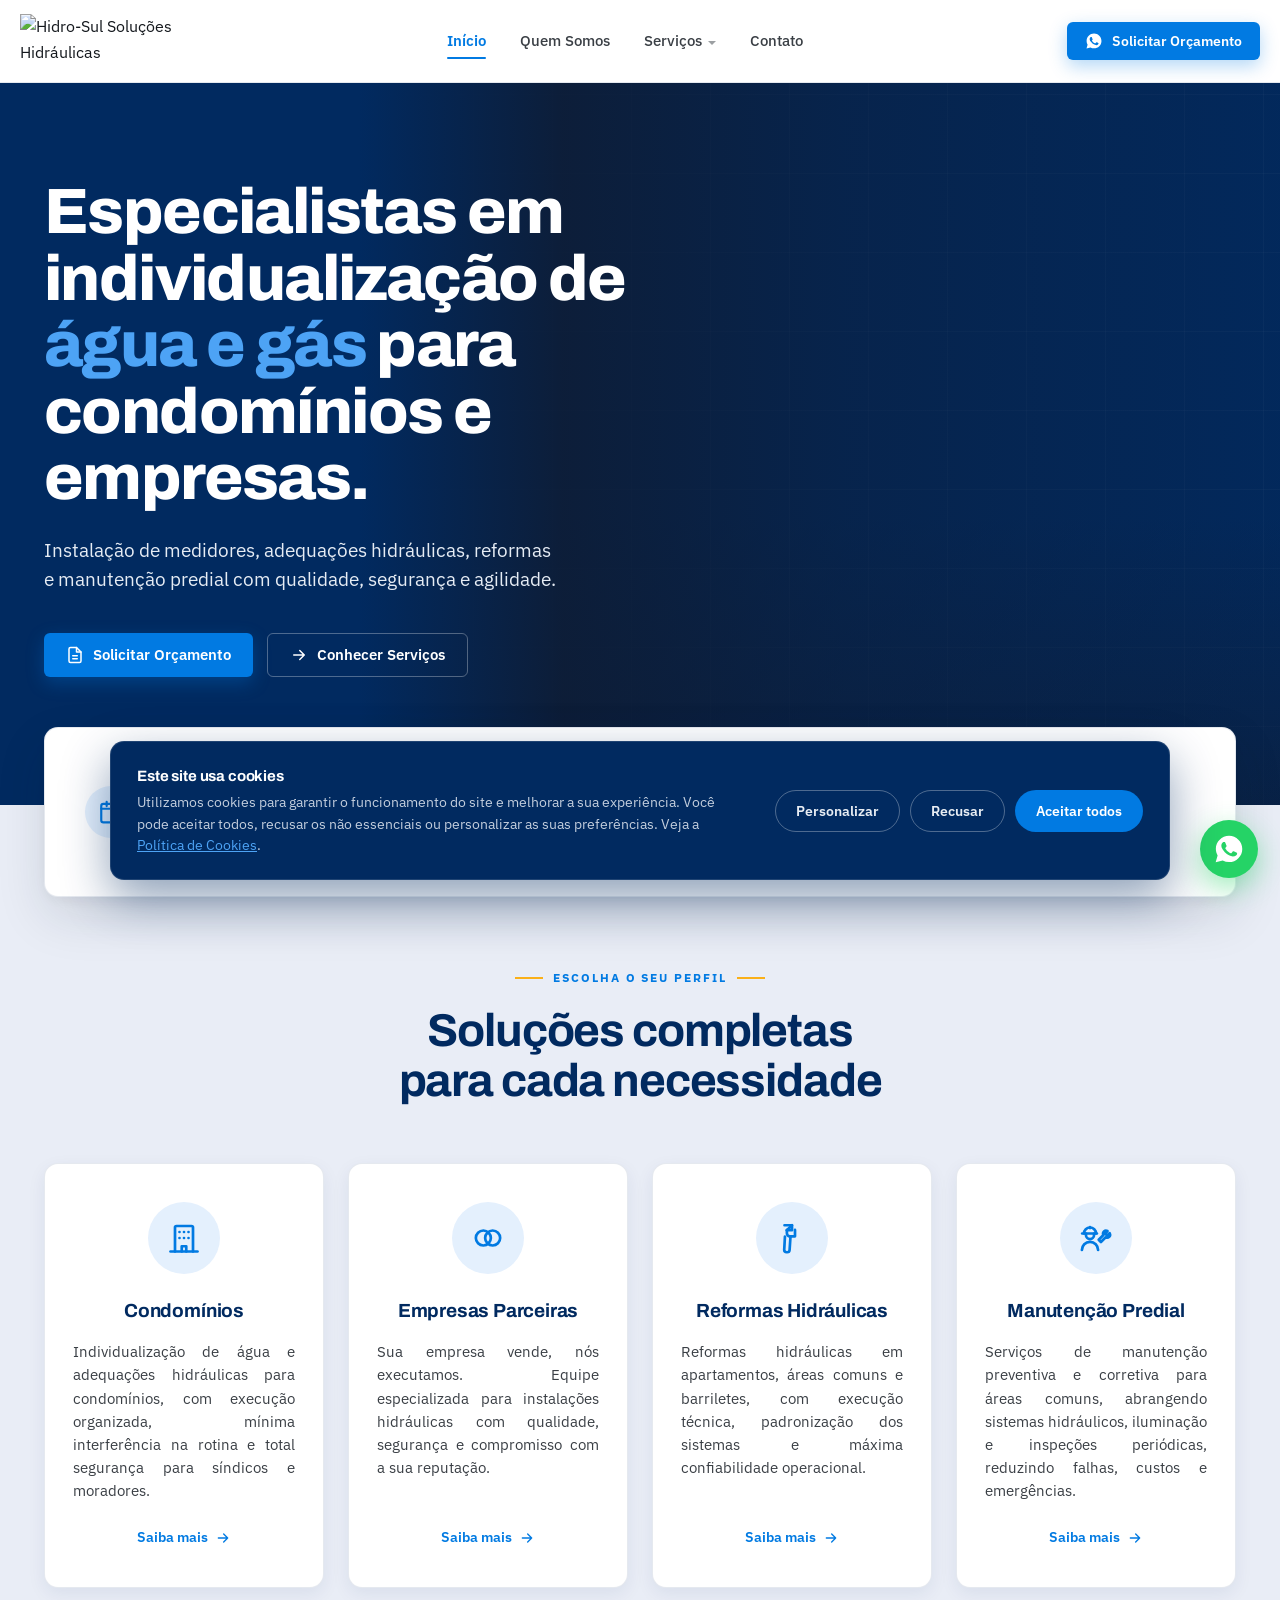
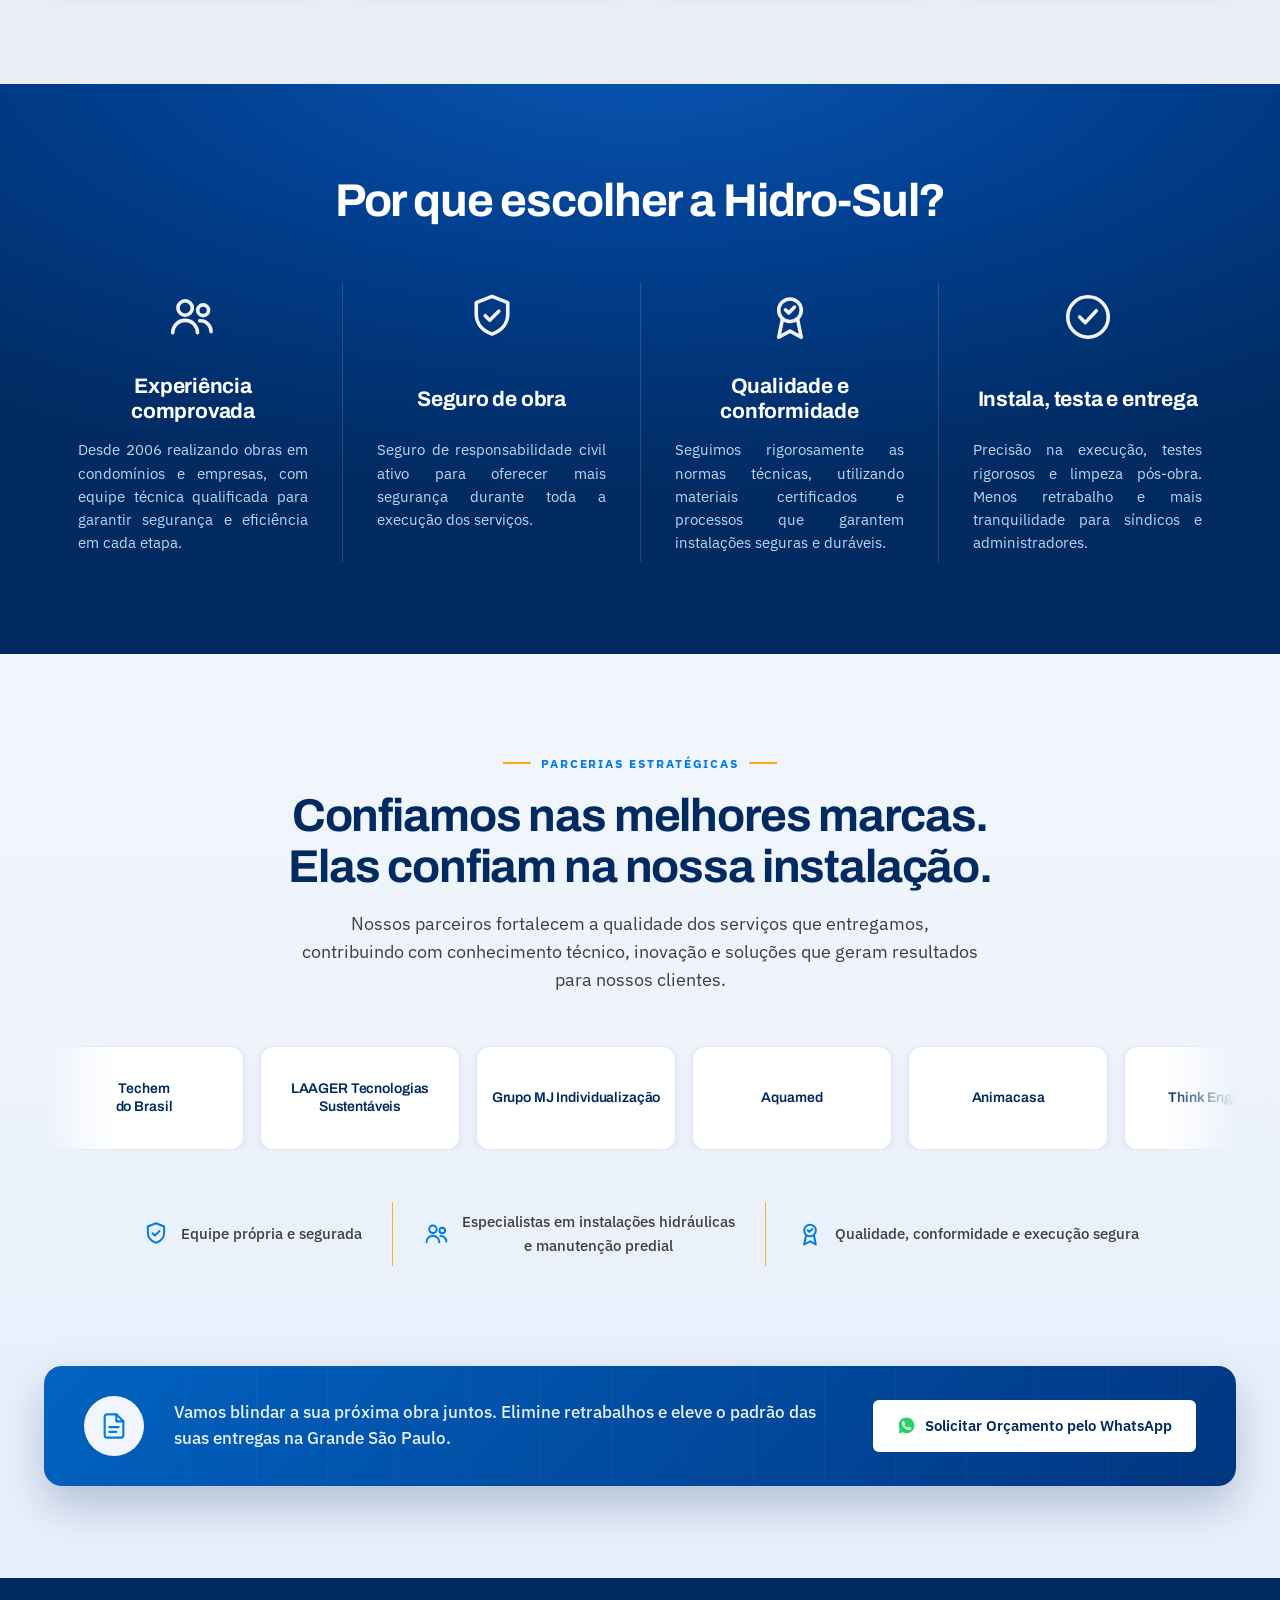
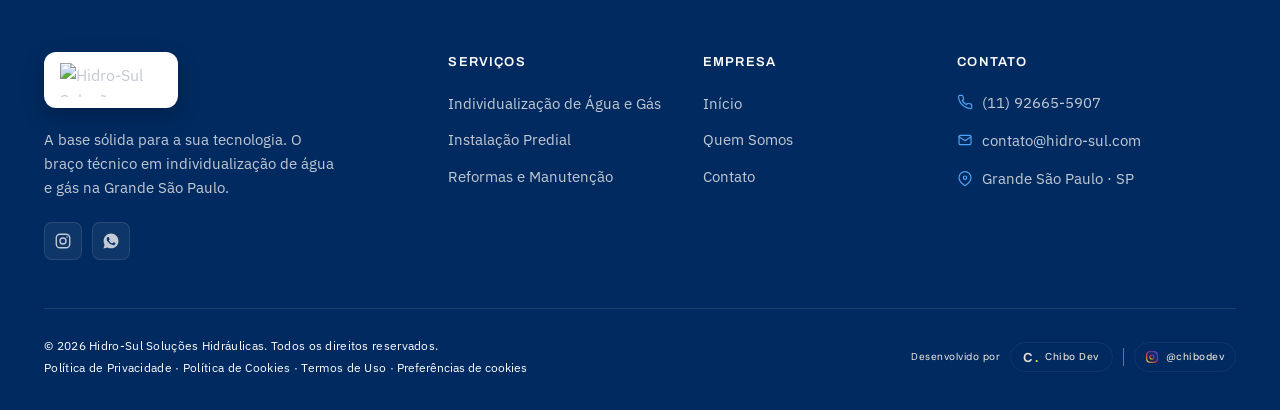
==== index.html @ 3a10ffa8 "Add files via upload" ====
<!DOCTYPE html>
<html lang="pt-BR">
<head>
<meta charset="UTF-8">
<meta name="viewport" content="width=device-width, initial-scale=1.0">
<script>document.documentElement.classList.add('js');</script>
<title>Hidro-Sul | O braço técnico em individualização de água e gás · Grande SP</title>
<meta name="description" content="O braço técnico que instala individualização de água e gás de ponta a ponta na Grande São Paulo: equipe própria CLT, seguro de obra e zero retrabalho, protegendo a reputação da sua marca. Solicite um orçamento.">
<meta name="keywords" content="individualização de água, individualização de gás, instalação de medidores, braço técnico, equipe própria, seguro de obra, Techem, Laager, hidráulica predial, construtora, condomínio, Grande São Paulo">
<meta name="theme-color" content="#012a60">
<link rel="canonical" href="https://hidro-sul.com/">
<link rel="icon" href="/favicon.ico" sizes="any">
<link rel="icon" type="image/png" sizes="32x32" href="/favicon-32x32.png">
<link rel="icon" type="image/png" sizes="16x16" href="/favicon-16x16.png">
<link rel="apple-touch-icon" href="/apple-touch-icon.png">

<meta property="og:title" content="Hidro-Sul | O braço técnico em individualização de água e gás">
<meta property="og:description" content="Equipe própria CLT, seguro de obra e zero retrabalho. 20+ anos e 300 mil+ medidores instalados na Grande São Paulo.">
<meta property="og:type" content="website">
<meta property="og:url" content="https://hidro-sul.com/">
<meta property="og:image" content="https://hidro-sul.com/assets/og-image.jpg">
<meta property="og:locale" content="pt_BR">
<meta name="twitter:card" content="summary_large_image">

<link rel="preload" href="fonts/archivo-var.woff2" as="font" type="font/woff2" crossorigin>
<link rel="preload" href="fonts/ibmplexsans-var.woff2" as="font" type="font/woff2" crossorigin>
<!-- Pré-carrega a imagem do hero (provável elemento LCP). Requer assets/hero-medidores.jpg -->
<link rel="preload" href="assets/hero-medidores.jpg" as="image" fetchpriority="high">
<link rel="preconnect" href="https://fonts.googleapis.com">
<link rel="preconnect" href="https://fonts.gstatic.com" crossorigin>
<link rel="stylesheet" href="https://fonts.googleapis.com/css2?family=DM+Sans:wght@400;500;700&display=swap">
<link rel="stylesheet" href="style.css">

<script type="application/ld+json">
{
  "@context": "https://schema.org",
  "@type": "LocalBusiness",
  "name": "Hidro-Sul Soluções Hidráulicas",
  "description": "Braço técnico em individualização de água e gás na Grande São Paulo. Equipe própria CLT, seguro de obra e zero retrabalho na instalação de medidores.",
  "url": "https://hidro-sul.com/",
  "telephone": "+55-11-92665-5907",
  "email": "contato@hidro-sul.com",
  "areaServed": "Grande São Paulo",
  "foundingDate": "2006",
  "knowsAbout": ["Individualização de água", "Individualização de gás", "Instalação de medidores", "Hidráulica predial"],
  "priceRange": "$$$"
}
</script>
</head>
<body>

<!-- ============================ HEADER ============================ -->
<header class="header">
  <div class="container header-inner">

    <!-- Logo -->
    <a href="index.html" class="logo" aria-label="Hidro-Sul — página inicial">
      <img class="logo-full" src="assets/hidro-sul-logo.png" alt="Hidro-Sul Soluções Hidráulicas" width="120" height="40" decoding="async">
    </a>

    <!-- Navegação desktop -->
    <nav class="nav" aria-label="Navegação principal">
      <a href="index.html" class="nav-link active">Início</a>
      <a href="quem-somos.html" class="nav-link">Quem Somos</a>

      <div class="nav-item">
        <a href="#servicos" class="nav-link has-dropdown" aria-haspopup="true">Serviços</a>
        <div class="nav-dropdown" role="menu">
          <a href="individualizacao-agua-gas.html" class="nav-dropdown-item" role="menuitem">
            <span class="nav-dropdown-icon">
              <svg viewBox="0 0 24 24" fill="none" stroke="currentColor" stroke-width="2" stroke-linecap="round" stroke-linejoin="round"><path d="M12 2.5S6 9 6 13.5a6 6 0 0 0 12 0C18 9 12 2.5 12 2.5Z"/></svg>
            </span>
            <span class="nav-dropdown-text">
              <span class="nav-dropdown-title">Individualização de Água e Gás</span>
              <span class="nav-dropdown-desc">Instalação de medidores e adequação hidráulica</span>
            </span>
          </a>
          <a href="instalacao-predial.html" class="nav-dropdown-item" role="menuitem">
            <span class="nav-dropdown-icon">
              <svg viewBox="0 0 24 24" fill="none" stroke="currentColor" stroke-width="2" stroke-linecap="round" stroke-linejoin="round"><rect x="4" y="3" width="16" height="18" rx="1"/><path d="M9 8h.01M15 8h.01M9 12h.01M15 12h.01M9 16h.01M15 16h.01"/></svg>
            </span>
            <span class="nav-dropdown-text">
              <span class="nav-dropdown-title">Instalação Predial</span>
              <span class="nav-dropdown-desc">Hidráulica completa para empreendimentos</span>
            </span>
          </a>
          <a href="reformas.html" class="nav-dropdown-item" role="menuitem">
            <span class="nav-dropdown-icon">
              <svg viewBox="0 0 24 24" fill="none" stroke="currentColor" stroke-width="2" stroke-linecap="round" stroke-linejoin="round"><path d="M14.5 5.5 18.5 9.5M3 21l4-1 11-11-3-3L4 17l-1 4Z"/></svg>
            </span>
            <span class="nav-dropdown-text">
              <span class="nav-dropdown-title">Reformas e Manutenção</span>
              <span class="nav-dropdown-desc">Reparos, modernização e manutenção predial</span>
            </span>
          </a>
        </div>
      </div>

      <a href="contato.html" class="nav-link">Contato</a>
    </nav>

    <!-- CTA + menu mobile -->
    <div class="header-cta">
      <!-- TODO: atualizar número/contato antes do go-live -->
      <a href="https://wa.me/5511926655907?text=Ol%C3%A1%21%20Vim%20pelo%20site%20da%20Hidro-Sul%20e%20gostaria%20de%20solicitar%20um%20or%C3%A7amento." class="btn btn-primary btn-sm" target="_blank" rel="noopener">
        <svg viewBox="0 0 24 24" fill="currentColor" aria-hidden="true"><path d="M12.04 2C6.58 2 2.13 6.45 2.13 11.9c0 1.76.46 3.45 1.32 4.95L2 22l5.3-1.38a9.9 9.9 0 0 0 4.74 1.2h.01c5.46 0 9.91-4.45 9.91-9.9C21.96 6.45 17.5 2 12.04 2Zm5.8 14.16c-.25.69-1.45 1.32-1.99 1.37-.53.05-1.03.24-3.47-.72-2.92-1.15-4.79-4.13-4.94-4.32-.14-.2-1.18-1.57-1.18-2.99 0-1.42.74-2.12 1.01-2.41.26-.29.57-.36.76-.36l.55.01c.18.01.42-.07.65.5.25.61.84 2.11.91 2.26.07.15.12.32.02.52-.1.2-.15.32-.29.49-.15.17-.31.39-.44.52-.15.15-.3.31-.13.6.17.29.76 1.25 1.63 2.02 1.12 1 2.06 1.31 2.35 1.46.29.15.46.12.63-.07.17-.2.73-.85.92-1.14.2-.29.39-.24.66-.15.27.1 1.71.81 2 .96.29.15.49.22.56.34.07.12.07.69-.18 1.38Z"/></svg>
        Solicitar Orçamento
      </a>
      <button class="menu-toggle" aria-label="Abrir menu" aria-expanded="false" id="menuToggle">
        <svg viewBox="0 0 24 24" fill="none" stroke="currentColor" stroke-width="2" stroke-linecap="round"><path d="M3 6h18M3 12h18M3 18h18"/></svg>
      </button>
    </div>
  </div>

  <!-- Navegação mobile -->
  <div class="mobile-nav" id="mobileNav">
    <a href="index.html">Início</a>
    <a href="quem-somos.html">Quem Somos</a>
    <a href="individualizacao-agua-gas.html">Individualização de Água e Gás</a>
    <a href="instalacao-predial.html">Instalação Predial</a>
    <a href="reformas.html">Reformas e Manutenção</a>
    <a href="contato.html">Contato</a>
    <a href="https://wa.me/5511926655907?text=Ol%C3%A1%21%20Vim%20pelo%20site%20da%20Hidro-Sul%20e%20gostaria%20de%20solicitar%20um%20or%C3%A7amento." class="cta" target="_blank" rel="noopener">Solicitar Orçamento</a>
  </div>
</header>

<!-- ============================ HERO ============================ -->
<section class="hero">
  <div class="hero-bg" role="img" aria-label="Bateria de medidores de água e gás instalados em prumada"></div>
  <div class="hero-overlay"></div>

  <div class="container">
    <div class="hero-inner">
      <h1 class="fade-up d2">
        Especialistas em individualização de <span class="accent">água e gás</span> para condomínios e empresas.
      </h1>

      <p class="hero-subtitle fade-up d3">
        Instalação de medidores, adequações hidráulicas, reformas e manutenção predial com qualidade, segurança e agilidade.
      </p>

      <div class="hero-ctas fade-up d4">
        <!-- TODO: atualizar número do WhatsApp antes do go-live -->
        <a href="https://wa.me/5511926655907?text=Ol%C3%A1%21%20Quero%20solicitar%20um%20or%C3%A7amento%20de%20individualiza%C3%A7%C3%A3o%20de%20%C3%A1gua%20e%20g%C3%A1s." class="btn btn-primary" target="_blank" rel="noopener">
          <svg viewBox="0 0 24 24" fill="none" stroke="currentColor" stroke-width="2" stroke-linecap="round" stroke-linejoin="round" aria-hidden="true"><path d="M14 2H6a2 2 0 0 0-2 2v16a2 2 0 0 0 2 2h12a2 2 0 0 0 2-2V8Z"/><path d="M14 2v6h6M9 13h6M9 17h6"/></svg>
          Solicitar Orçamento
        </a>
        <a href="#servicos" class="btn btn-outline">
          <svg viewBox="0 0 24 24" fill="none" stroke="currentColor" stroke-width="2" stroke-linecap="round" stroke-linejoin="round" aria-hidden="true"><path d="M5 12h14M13 6l6 6-6 6"/></svg>
          Conhecer Serviços
        </a>
      </div>
    </div>
  </div>
</section>

<!-- ===================== SOLUÇÕES / PERFIL (com faixa de stats sobreposta) ===================== -->
<section class="section section-gray solutions" id="servicos">
  <div class="container">

    <!-- Faixa de stats: sobreposta entre o hero e esta seção -->
    <div class="stats-card-wrap reveal">
    <div class="stats-card">
      <div class="stat">
        <span class="stat-icon">
          <svg viewBox="0 0 24 24" fill="none" stroke="currentColor" stroke-width="2" stroke-linecap="round" stroke-linejoin="round"><rect x="3" y="4.5" width="18" height="17" rx="2"/><path d="M3 9h18M8 2.5v4M16 2.5v4"/></svg>
        </span>
        <span class="stat-body">
          <span class="stat-top">Há mais de</span>
          <span class="stat-big">20 anos</span>
          <span class="stat-bottom">exclusivos no setor</span>
        </span>
      </div>

      <div class="stat">
        <span class="stat-icon">
          <svg viewBox="0 0 24 24" fill="none" stroke="currentColor" stroke-width="2" stroke-linecap="round" stroke-linejoin="round"><path d="M12 2.5S6 9 6 13.5a6 6 0 0 0 12 0C18 9 12 2.5 12 2.5Z"/></svg>
        </span>
        <span class="stat-body">
          <span class="stat-top">Mais de</span>
          <span class="stat-big">300 mil</span>
          <span class="stat-bottom">medidores instalados</span>
        </span>
      </div>

      <div class="stat">
        <span class="stat-icon">
          <svg viewBox="0 0 24 24" fill="none" stroke="currentColor" stroke-width="2" stroke-linecap="round" stroke-linejoin="round"><rect x="3" y="3" width="8" height="18" rx="1"/><rect x="13" y="8" width="8" height="13" rx="1"/><path d="M6 7h.01M6 11h.01M6 15h.01M16.5 12h.01M16.5 16h.01"/></svg>
        </span>
        <span class="stat-body">
          <span class="stat-top">Cobertura em</span>
          <span class="stat-big">São Paulo e adjacentes</span>
          <span class="stat-bottom">com escala e padrão</span>
        </span>
      </div>

      <div class="stat">
        <span class="stat-icon">
          <svg viewBox="0 0 24 24" fill="none" stroke="currentColor" stroke-width="2" stroke-linecap="round" stroke-linejoin="round"><path d="M3 19a5.5 5.5 0 0 1 11 0"/><circle cx="8.5" cy="8" r="3.2"/><path d="M15 13.7a4.7 4.7 0 0 1 5 4.8"/><circle cx="16.5" cy="9" r="2.4"/></svg>
        </span>
        <span class="stat-body">
          <span class="stat-top">100%</span>
          <span class="stat-big">Equipe própria</span>
          <span class="stat-bottom">treinada e segurada</span>
        </span>
      </div>
    </div>
    </div>

    <div class="section-head center reveal">
      <span class="section-eyebrow both">Escolha o seu perfil</span>
      <h2 class="section-title">Soluções completas<br>para cada necessidade</h2>
    </div>

    <div class="profiles-grid reveal-stagger">

      <!-- Condomínios -->
      <article class="profile-card">
        <span class="profile-icon">
          <svg viewBox="0 0 24 24" fill="none" stroke="currentColor" stroke-width="1.8" stroke-linecap="round" stroke-linejoin="round"><path d="M6 21V5a1 1 0 0 1 1-1h10a1 1 0 0 1 1 1v16"/><path d="M3 21h18"/><path d="M9 8h.01M12 8h.01M15 8h.01M9 12h.01M12 12h.01M15 12h.01M10.5 21v-3.5h3V21"/></svg>
        </span>
        <h3>Condomínios</h3>
        <p>Individualização de água e adequações hidráulicas para condomínios, com execução organizada, mínima interferência na rotina e total segurança para síndicos e moradores.</p>
        <a href="individualizacao-agua-gas.html" class="profile-link" aria-label="Saiba mais sobre soluções para condomínios">
          Saiba mais
          <svg viewBox="0 0 24 24" fill="none" stroke="currentColor" stroke-width="2" stroke-linecap="round" stroke-linejoin="round" aria-hidden="true"><path d="M5 12h14M13 6l6 6-6 6"/></svg>
        </a>
      </article>

      <!-- Empresas Parceiras -->
      <article class="profile-card">
        <span class="profile-icon">
          <svg viewBox="0 0 24 24" fill="none" stroke="currentColor" stroke-width="1.8" stroke-linecap="round" stroke-linejoin="round"><circle cx="8.9" cy="12" r="5"/><circle cx="15.1" cy="12" r="5"/></svg>
        </span>
        <h3>Empresas Parceiras</h3>
        <p>Sua empresa vende, nós executamos. Equipe especializada para instalações hidráulicas com qualidade, segurança e compromisso com a sua reputação.</p>
        <a href="parceiros.html" class="profile-link" aria-label="Saiba mais sobre parcerias com empresas">
          Saiba mais
          <svg viewBox="0 0 24 24" fill="none" stroke="currentColor" stroke-width="2" stroke-linecap="round" stroke-linejoin="round" aria-hidden="true"><path d="M5 12h14M13 6l6 6-6 6"/></svg>
        </a>
      </article>

      <!-- Reformas Hidráulicas -->
      <article class="profile-card">
        <span class="profile-icon">
          <svg viewBox="0 0 24 24" fill="none" stroke="currentColor" stroke-width="1.8" stroke-linecap="round" stroke-linejoin="round"><path d="M7 3.5h5v3.3H8.6"/><path d="M8.6 6.8 12 3.5"/><path d="M8.6 6.8v2.1a2 2 0 0 0 2 2H14V6.6"/><path d="M11 11 10.4 20a1.6 1.6 0 0 1-1.6 1.5H8.4A1.6 1.6 0 0 1 6.8 19.9L7.3 11"/></svg>
        </span>
        <h3>Reformas Hidráulicas</h3>
        <p>Reformas hidráulicas em apartamentos, áreas comuns e barriletes, com execução técnica, padronização dos sistemas e máxima confiabilidade operacional.</p>
        <a href="reformas.html" class="profile-link" aria-label="Saiba mais sobre reformas hidráulicas">
          Saiba mais
          <svg viewBox="0 0 24 24" fill="none" stroke="currentColor" stroke-width="2" stroke-linecap="round" stroke-linejoin="round" aria-hidden="true"><path d="M5 12h14M13 6l6 6-6 6"/></svg>
        </a>
      </article>

      <!-- Manutenção Predial -->
      <article class="profile-card">
        <span class="profile-icon">
          <svg viewBox="0 0 24 24" fill="none" stroke="currentColor" stroke-width="1.8" stroke-linecap="round" stroke-linejoin="round"><path d="M4 9a4 4 0 0 1 8 0"/><path d="M2.8 9H12.6"/><path d="M8 4.7v.7"/><path d="M5.3 9v1a2.7 2.7 0 0 0 5.4 0V9"/><path d="M2.6 20a5.4 5.4 0 0 1 10.8 0"/><path d="M19.65 7.35a2 2 0 0 0-2.7 2.7L13.8 13.2l1.5 1.5 3.15-3.15a2 2 0 0 0 2.7-2.7l-1.3 1.3-1.15-.3-.3-1.15 1.25-1.2Z"/></svg>
        </span>
        <h3>Manutenção Predial</h3>
        <p>Serviços de manutenção preventiva e corretiva para áreas comuns, abrangendo sistemas hidráulicos, iluminação e inspeções periódicas, reduzindo falhas, custos e emergências.</p>
        <a href="instalacao-predial.html" class="profile-link" aria-label="Saiba mais sobre manutenção predial">
          Saiba mais
          <svg viewBox="0 0 24 24" fill="none" stroke="currentColor" stroke-width="2" stroke-linecap="round" stroke-linejoin="round" aria-hidden="true"><path d="M5 12h14M13 6l6 6-6 6"/></svg>
        </a>
      </article>

    </div>
  </div>
</section>

<!-- ============================ POR QUE ESCOLHER ============================ -->
<section class="why-section">
  <div class="container">
    <div class="section-head center reveal">
      <h2 class="section-title">Por que escolher a Hidro-Sul?</h2>
    </div>

    <div class="why-grid reveal-stagger">

      <div class="why-item">
        <span class="why-icon">
          <svg viewBox="0 0 24 24" fill="none" stroke="currentColor" stroke-width="1.6" stroke-linecap="round" stroke-linejoin="round"><path d="M3 19a5.5 5.5 0 0 1 11 0"/><circle cx="8.5" cy="8" r="3.2"/><path d="M15 13.7a4.7 4.7 0 0 1 5 4.8"/><circle cx="16.5" cy="9" r="2.4"/></svg>
        </span>
        <h3>Experiência comprovada</h3>
        <p>Desde 2006 realizando obras em condomínios e empresas, com equipe técnica qualificada para garantir segurança e eficiência em cada etapa.</p>
      </div>

      <div class="why-item">
        <span class="why-icon">
          <svg viewBox="0 0 24 24" fill="none" stroke="currentColor" stroke-width="1.6" stroke-linecap="round" stroke-linejoin="round"><path d="M12 2.8 5 5.6v5.1c0 4.4 2.9 7.5 7 8.9 4.1-1.4 7-4.5 7-8.9V5.6L12 2.8Z"/><path d="M9 11.4l2 2 4-4"/></svg>
        </span>
        <h3>Seguro de obra</h3>
        <p>Seguro de responsabilidade civil ativo para oferecer mais segurança durante toda a execução dos serviços.</p>
      </div>

      <div class="why-item">
        <span class="why-icon">
          <svg viewBox="0 0 24 24" fill="none" stroke="currentColor" stroke-width="1.6" stroke-linecap="round" stroke-linejoin="round"><circle cx="12" cy="9" r="5"/><path d="M10 8.8l1.4 1.4 2.6-2.6"/><path d="M8.6 13.2 7 21l5-2.7L17 21l-1.6-7.8"/></svg>
        </span>
        <h3>Qualidade e conformidade</h3>
        <p>Seguimos rigorosamente as normas técnicas, utilizando materiais certificados e processos que garantem instalações seguras e duráveis.</p>
      </div>

      <div class="why-item">
        <span class="why-icon">
          <svg viewBox="0 0 24 24" fill="none" stroke="currentColor" stroke-width="1.6" stroke-linecap="round" stroke-linejoin="round"><circle cx="12" cy="12" r="9"/><path d="m8.3 12 2.5 2.5 4.9-5.3"/></svg>
        </span>
        <h3>Instala, testa e entrega</h3>
        <p>Precisão na execução, testes rigorosos e limpeza pós-obra. Menos retrabalho e mais tranquilidade para síndicos e administradores.</p>
      </div>

    </div>
  </div>
</section>

<!-- ============================ PARCEIROS / PROVA SOCIAL ============================ -->
<section class="partners-section">
  <div class="container">
    <div class="section-head center reveal">
      <span class="section-eyebrow both">Parcerias estratégicas</span>
      <h2 class="section-title">Confiamos nas melhores marcas. Elas confiam na nossa instalação.</h2>
      <p class="section-subtitle">Nossos parceiros fortalecem a qualidade dos serviços que entregamos, contribuindo com conhecimento técnico, inovação e soluções que geram resultados para nossos clientes.</p>
    </div>

    <div class="partners-marquee reveal">
      <div class="partners-track">
        <!-- conjunto 1 -->
        <div class="partner-card">Techem<br>do Brasil</div>
        <div class="partner-card">LAAGER Tecnologias Sustentáveis</div>
        <div class="partner-card">Grupo MJ Individualização</div>
        <div class="partner-card">Aquamed</div>
        <div class="partner-card">Animacasa</div>
        <div class="partner-card">Think Engenharia</div>
        <div class="partner-card">Tallento Engenharia</div>
        <div class="partner-card">Balm Engenharia</div>
        <!-- conjunto 2 (cópia para o loop contínuo) -->
        <div class="partner-card" aria-hidden="true">Techem<br>do Brasil</div>
        <div class="partner-card" aria-hidden="true">LAAGER Tecnologias Sustentáveis</div>
        <div class="partner-card" aria-hidden="true">Grupo MJ Individualização</div>
        <div class="partner-card" aria-hidden="true">Aquamed</div>
        <div class="partner-card" aria-hidden="true">Animacasa</div>
        <div class="partner-card" aria-hidden="true">Think Engenharia</div>
        <div class="partner-card" aria-hidden="true">Tallento Engenharia</div>
        <div class="partner-card" aria-hidden="true">Balm Engenharia</div>
      </div>
    </div>

    <div class="trust-row reveal">
      <span class="trust-item">
        <span class="trust-icon">
          <svg viewBox="0 0 24 24" fill="none" stroke="currentColor" stroke-width="1.7" stroke-linecap="round" stroke-linejoin="round"><path d="M12 2.8 5 5.6v5.1c0 4.4 2.9 7.5 7 8.9 4.1-1.4 7-4.5 7-8.9V5.6L12 2.8Z"/><path d="M9 11.4l2 2 4-4"/></svg>
        </span>
        Equipe própria e segurada
      </span>

      <span class="trust-item">
        <span class="trust-icon">
          <svg viewBox="0 0 24 24" fill="none" stroke="currentColor" stroke-width="1.7" stroke-linecap="round" stroke-linejoin="round"><path d="M3 19a5.5 5.5 0 0 1 11 0"/><circle cx="8.5" cy="8" r="3.2"/><path d="M15 13.7a4.7 4.7 0 0 1 5 4.8"/><circle cx="16.5" cy="9" r="2.4"/></svg>
        </span>
        Especialistas em instalações hidráulicas<br>e manutenção predial
      </span>

      <span class="trust-item">
        <span class="trust-icon">
          <svg viewBox="0 0 24 24" fill="none" stroke="currentColor" stroke-width="1.7" stroke-linecap="round" stroke-linejoin="round"><circle cx="12" cy="9" r="5"/><path d="M10 8.8l1.4 1.4 2.6-2.6"/><path d="M8.6 13.2 7 21l5-2.7L17 21l-1.6-7.8"/></svg>
        </span>
        Qualidade, conformidade e execução segura
      </span>
    </div>
  </div>
</section>

<!-- ============================ CTA ORÇAMENTO ============================ -->
<section class="cta-section">
  <div class="container">
    <div class="cta-banner reveal">
      <span class="cta-banner-icon">
        <svg viewBox="0 0 24 24" fill="none" stroke="currentColor" stroke-width="1.8" stroke-linecap="round" stroke-linejoin="round"><path d="M14 2H6a2 2 0 0 0-2 2v16a2 2 0 0 0 2 2h12a2 2 0 0 0 2-2V8Z"/><path d="M14 2v6h6M8 13h8M8 17h6"/></svg>
      </span>
      <p class="cta-banner-text">Vamos blindar a sua próxima obra juntos. Elimine retrabalhos e eleve o padrão das suas entregas na Grande São Paulo.</p>
      <!-- TODO: atualizar número do WhatsApp antes do go-live -->
      <a href="https://wa.me/5511926655907?text=Ol%C3%A1%21%20Quero%20blindar%20a%20minha%20pr%C3%B3xima%20obra%20com%20a%20Hidro-Sul.%20Podem%20me%20enviar%20um%20or%C3%A7amento%3F" class="btn-white" target="_blank" rel="noopener">
        <svg viewBox="0 0 24 24" fill="currentColor" aria-hidden="true"><path d="M12.04 2C6.58 2 2.13 6.45 2.13 11.9c0 1.76.46 3.45 1.32 4.95L2 22l5.3-1.38a9.9 9.9 0 0 0 4.74 1.2h.01c5.46 0 9.91-4.45 9.91-9.9C21.96 6.45 17.5 2 12.04 2Zm5.8 14.16c-.25.69-1.45 1.32-1.99 1.37-.53.05-1.03.24-3.47-.72-2.92-1.15-4.79-4.13-4.94-4.32-.14-.2-1.18-1.57-1.18-2.99 0-1.42.74-2.12 1.01-2.41.26-.29.57-.36.76-.36l.55.01c.18.01.42-.07.65.5.25.61.84 2.11.91 2.26.07.15.12.32.02.52-.1.2-.15.32-.29.49-.15.17-.31.39-.44.52-.15.15-.3.31-.13.6.17.29.76 1.25 1.63 2.02 1.12 1 2.06 1.31 2.35 1.46.29.15.46.12.63-.07.17-.2.73-.85.92-1.14.2-.29.39-.24.66-.15.27.1 1.71.81 2 .96.29.15.49.22.56.34.07.12.07.69-.18 1.38Z"/></svg>
        Solicitar Orçamento pelo WhatsApp
      </a>
    </div>
  </div>
</section>

<!-- ============================ FOOTER ============================ -->
<footer class="footer">
  <div class="container">
    <div class="footer-grid reveal-stagger">

      <!-- Marca -->
      <div class="footer-brand">
        <a href="index.html" class="logo" aria-label="Hidro-Sul">
          <img class="logo-full" src="assets/hidro-sul-logo.png" alt="Hidro-Sul Soluções Hidráulicas" width="120" height="40" loading="lazy" decoding="async">
        </a>
        <p class="footer-tagline">A base sólida para a sua tecnologia. O braço técnico em individualização de água e gás na Grande São Paulo.</p>
        <div class="footer-social">
          <a href="https://instagram.com/" target="_blank" rel="noopener" aria-label="Instagram">
            <svg viewBox="0 0 24 24" fill="none" stroke="currentColor" stroke-width="1.8"><rect x="3" y="3" width="18" height="18" rx="5"/><circle cx="12" cy="12" r="4"/><circle cx="17.3" cy="6.7" r="1" fill="currentColor" stroke="none"/></svg>
          </a>
          <!-- TODO: atualizar número do WhatsApp -->
          <a href="https://wa.me/5511926655907?text=Ol%C3%A1%21%20Encontrei%20o%20contato%20de%20voc%C3%AAs%20no%20site%20e%20gostaria%20de%20mais%20informa%C3%A7%C3%B5es." target="_blank" rel="noopener" aria-label="WhatsApp">
            <svg viewBox="0 0 24 24" fill="currentColor"><path d="M12.04 2C6.58 2 2.13 6.45 2.13 11.9c0 1.76.46 3.45 1.32 4.95L2 22l5.3-1.38a9.9 9.9 0 0 0 4.74 1.2h.01c5.46 0 9.91-4.45 9.91-9.9C21.96 6.45 17.5 2 12.04 2Zm5.8 14.16c-.25.69-1.45 1.32-1.99 1.37-.53.05-1.03.24-3.47-.72-2.92-1.15-4.79-4.13-4.94-4.32-.14-.2-1.18-1.57-1.18-2.99 0-1.42.74-2.12 1.01-2.41.26-.29.57-.36.76-.36l.55.01c.18.01.42-.07.65.5.25.61.84 2.11.91 2.26.07.15.12.32.02.52-.1.2-.15.32-.29.49-.15.17-.31.39-.44.52-.15.15-.3.31-.13.6.17.29.76 1.25 1.63 2.02 1.12 1 2.06 1.31 2.35 1.46.29.15.46.12.63-.07.17-.2.73-.85.92-1.14.2-.29.39-.24.66-.15.27.1 1.71.81 2 .96.29.15.49.22.56.34.07.12.07.69-.18 1.38Z"/></svg>
          </a>
        </div>
      </div>

      <!-- Serviços -->
      <div>
        <h3 class="footer-title">Serviços</h3>
        <ul class="footer-list">
          <li><a href="individualizacao-agua-gas.html">Individualização de Água e Gás</a></li>
          <li><a href="instalacao-predial.html">Instalação Predial</a></li>
          <li><a href="reformas.html">Reformas e Manutenção</a></li>
        </ul>
      </div>

      <!-- Empresa -->
      <div>
        <h3 class="footer-title">Empresa</h3>
        <ul class="footer-list">
          <li><a href="index.html">Início</a></li>
          <li><a href="quem-somos.html">Quem Somos</a></li>
          <li><a href="contato.html">Contato</a></li>
        </ul>
      </div>

      <!-- Contato -->
      <div>
        <h3 class="footer-title">Contato</h3>
        <ul class="footer-list">
          <!-- TODO: atualizar telefone/e-mail/WhatsApp -->
          <li><a href="tel:+5511926655907"><svg viewBox="0 0 24 24" fill="none" stroke="currentColor" stroke-width="1.8" stroke-linecap="round" stroke-linejoin="round"><path d="M22 16.9v3a2 2 0 0 1-2.2 2 19.8 19.8 0 0 1-8.6-3 19.5 19.5 0 0 1-6-6 19.8 19.8 0 0 1-3-8.7A2 2 0 0 1 4.1 2h3a2 2 0 0 1 2 1.7c.1 1 .4 1.9.7 2.8a2 2 0 0 1-.5 2.1L8.1 9.9a16 16 0 0 0 6 6l1.3-1.3a2 2 0 0 1 2.1-.4c.9.3 1.8.6 2.8.7a2 2 0 0 1 1.7 2Z"/></svg>(11) 92665-5907</a></li>
          <li><a href="mailto:contato@hidro-sul.com"><svg viewBox="0 0 24 24" fill="none" stroke="currentColor" stroke-width="1.8" stroke-linecap="round" stroke-linejoin="round"><rect x="3" y="5" width="18" height="14" rx="2"/><path d="m3 7 9 6 9-6"/></svg>contato@hidro-sul.com</a></li>
          <li><a href="contato.html"><svg viewBox="0 0 24 24" fill="none" stroke="currentColor" stroke-width="1.8" stroke-linecap="round" stroke-linejoin="round"><path d="M21 10c0 6-9 12-9 12s-9-6-9-12a9 9 0 0 1 18 0Z"/><circle cx="12" cy="10" r="2.5"/></svg>Grande São Paulo · SP</a></li>
        </ul>
      </div>

    </div>

    <div class="footer-bottom">
      <div class="footer-copyright">
        © 2026 Hidro-Sul Soluções Hidráulicas. Todos os direitos reservados.<br>
        <span class="footer-legal"><a href="politica-de-privacidade.html">Política de Privacidade</a> · <a href="politica-de-cookies.html">Política de Cookies</a> · <a href="termos-de-uso.html">Termos de Uso</a></span>
      </div>
      <div class="footer-signature">
        <span class="footer-signature-label">Desenvolvido por</span>
        <div class="footer-signature-pills">
          <a href="https://chibodev.com" target="_blank" rel="noopener noreferrer" aria-label="Chibo Dev — site oficial">
            <span class="chibo-mark" aria-hidden="true">C<span>.</span></span>
            <span class="chibo-name">Chibo Dev</span>
          </a>
          <span class="footer-signature-divider" aria-hidden="true"></span>
          <a href="https://instagram.com/chibodev" target="_blank" rel="noopener noreferrer" class="is-ig is-ig-color" aria-label="Instagram @chibodev">
            <svg class="ig-icon" viewBox="0 0 24 24" fill="none" stroke-width="1.8" stroke-linecap="round" stroke-linejoin="round" aria-hidden="true">
              <defs>
                <linearGradient id="ig-grad" x1="0%" y1="100%" x2="100%" y2="0%">
                  <stop offset="0%" stop-color="#FEDA75"/>
                  <stop offset="25%" stop-color="#FA7E1E"/>
                  <stop offset="50%" stop-color="#D62976"/>
                  <stop offset="75%" stop-color="#962FBF"/>
                  <stop offset="100%" stop-color="#4F5BD5"/>
                </linearGradient>
              </defs>
              <rect x="3" y="3" width="18" height="18" rx="5" stroke="url(#ig-grad)"/>
              <circle cx="12" cy="12" r="3.5" stroke="url(#ig-grad)"/>
              <circle cx="17.5" cy="6.5" r="0.8" fill="url(#ig-grad)" stroke="none"/>
            </svg>
            @chibodev
          </a>
        </div>
      </div>
    </div>
  </div>
</footer>

<!-- ============================ WHATSAPP FLUTUANTE ============================ -->
<!-- TODO: atualizar número antes do go-live -->
<a href="https://wa.me/5511926655907?text=Ol%C3%A1%21%20Estou%20no%20site%20da%20Hidro-Sul%20e%20gostaria%20de%20falar%20com%20a%20equipe." class="wa-float" id="waFloat" target="_blank" rel="noopener" aria-label="Fale conosco pelo WhatsApp">
  <svg viewBox="0 0 24 24" fill="currentColor" aria-hidden="true"><path d="M12.04 2C6.58 2 2.13 6.45 2.13 11.9c0 1.76.46 3.45 1.32 4.95L2 22l5.3-1.38a9.9 9.9 0 0 0 4.74 1.2h.01c5.46 0 9.91-4.45 9.91-9.9C21.96 6.45 17.5 2 12.04 2Zm5.8 14.16c-.25.69-1.45 1.32-1.99 1.37-.53.05-1.03.24-3.47-.72-2.92-1.15-4.79-4.13-4.94-4.32-.14-.2-1.18-1.57-1.18-2.99 0-1.42.74-2.12 1.01-2.41.26-.29.57-.36.76-.36l.55.01c.18.01.42-.07.65.5.25.61.84 2.11.91 2.26.07.15.12.32.02.52-.1.2-.15.32-.29.49-.15.17-.31.39-.44.52-.15.15-.3.31-.13.6.17.29.76 1.25 1.63 2.02 1.12 1 2.06 1.31 2.35 1.46.29.15.46.12.63-.07.17-.2.73-.85.92-1.14.2-.29.39-.24.66-.15.27.1 1.71.81 2 .96.29.15.49.22.56.34.07.12.07.69-.18 1.38Z"/></svg>
</a>

<!-- ============================ SCRIPTS ============================ -->
<script>
  // Menu mobile
  (function(){
    var t = document.getElementById('menuToggle');
    var m = document.getElementById('mobileNav');
    if(t && m){
      t.addEventListener('click', function(){
        var open = m.classList.toggle('open');
        t.setAttribute('aria-expanded', open ? 'true' : 'false');
      });
    }
    // Dropdown por toque (mobile/tablet): abre no clique
    document.querySelectorAll('.nav-item').forEach(function(item){
      var link = item.querySelector('.has-dropdown');
      if(!link) return;
      link.addEventListener('click', function(e){
        if(window.matchMedia('(hover: none)').matches){
          e.preventDefault();
          var isOpen = item.getAttribute('data-open') === 'true';
          item.setAttribute('data-open', isOpen ? 'false' : 'true');
        }
      });
    });
    // Esconde o WhatsApp flutuante ao chegar no footer (não passa por cima dele)
    var wa = document.getElementById('waFloat');
    var footer = document.querySelector('.footer');
    if(wa && footer && 'IntersectionObserver' in window){
      var obs = new IntersectionObserver(function(entries){
        entries.forEach(function(e){ wa.classList.toggle('is-hidden', e.isIntersecting); });
      }, {rootMargin:'0px 0px -8% 0px'});
      obs.observe(footer);
    }

    // Animações de entrada no scroll
    var revealEls = document.querySelectorAll('.reveal, .reveal-stagger');
    if('IntersectionObserver' in window){
      var ro = new IntersectionObserver(function(entries){
        entries.forEach(function(e){
          if(e.isIntersecting){ e.target.classList.add('in'); ro.unobserve(e.target); }
        });
      }, {threshold:0.12, rootMargin:'0px 0px -8% 0px'});
      revealEls.forEach(function(el){ ro.observe(el); });
    } else {
      revealEls.forEach(function(el){ el.classList.add('in'); });
    }
  })();
</script>

<!-- Banner de cookies (LGPD) — injeta o próprio CSS e markup -->
<script src="cookie-consent.js" defer></script>

</body>
</html>
---- style.css ----
/* =====================================================================
   HIDRO-SUL — Folha de estilo compartilhada
   Sistema de design: tokens, base, botões, header, hero, stats, WhatsApp
   Tipografia: Archivo (display) + IBM Plex Sans (corpo), variáveis self-hosted
   ===================================================================== */

/* ============================ FONTES ============================ */
@font-face{
  font-family:'Archivo';
  font-style:normal;
  font-weight:100 900;
  font-display:swap;
  src:url('fonts/archivo-var.woff2') format('woff2');
  unicode-range:U+0000-00FF,U+0131,U+0152-0153,U+02BB-02BC,U+02C6,U+02DA,U+02DC,U+0304,U+0308,U+0329,U+2000-206F,U+20AC,U+2122,U+2191,U+2193,U+2212,U+2215,U+FEFF,U+FFFD;
}
@font-face{
  font-family:'IBM Plex Sans';
  font-style:normal;
  font-weight:100 700;
  font-display:swap;
  src:url('fonts/ibmplexsans-var.woff2') format('woff2');
  unicode-range:U+0000-00FF,U+0131,U+0152-0153,U+02BB-02BC,U+02C6,U+02DA,U+02DC,U+0304,U+0308,U+0329,U+2000-206F,U+20AC,U+2122,U+2191,U+2193,U+2212,U+2215,U+FEFF,U+FFFD;
}

/* ============================ TOKENS ============================ */
:root{
  /* === Paleta da logo Hidro-Sul (cores exatas extraídas do arquivo) === */
  --navy-deep:#012a60;   /* azul-marinho profundo (sombra da marca) */
  --navy:#013580;        /* azul-marinho da logo (onda/prédios escuros) */
  --navy-light:#0a57b4;  /* azul-marinho mais claro */

  --primary:#017ae2;     /* azul vivo da logo (ação/destaque) */
  --primary-dark:#0162bc;/* hover */
  --primary-soft:#e4f0fd;/* fundo suave dos ícones */
  --sky:#4da3f5;         /* azul claro p/ acento sobre fundo escuro */

  --orange:#fab019;      /* âmbar da logo (acento secundário) */
  --orange-dark:#e09a06;

  --whatsapp:#25d366;    /* verde oficial do WhatsApp — exceção, só nos botões de WhatsApp */
  --whatsapp-dark:#1aa84d;

  /* Marca Chibo Dev (uso restrito: assinatura no footer) */
  --chibo-green:#c0ff3e;
  --chibo-green-glow:rgba(192,255,62,.40);
  --ig-pink:#d62976;
  --ig-pink-glow:rgba(214,41,118,.40);
  --sig-sans:'DM Sans','IBM Plex Sans',system-ui,sans-serif;
  --ease-sig:cubic-bezier(0.22,1,0.36,1);

  /* Neutros (cinza #666 da logo como base) + único "preto" permitido */
  --white:#ffffff;
  --silver:#c2cad4;
  --silver-soft:#e6ecf4;
  --gray-50:#f5f7fa;
  --gray-100:#eceff3;
  --gray-200:#d6dbe1;
  --gray-400:#666666;    /* cinza da logo */
  --gray-700:#3a3f45;
  --gray-900:#14181d;    /* quase-preto p/ texto */
  --border:rgba(1,42,96,0.10);

  /* Tipografia */
  --font-display:'Archivo', system-ui, sans-serif;
  --font-body:'IBM Plex Sans', system-ui, sans-serif;

  /* Layout */
  --container:1240px;
  --radius:6px;
  --radius-lg:14px;
  --radius-pill:999px;
}

/* ============================ BASE ============================ */
*{box-sizing:border-box;margin:0;padding:0;}
html{scroll-behavior:smooth;}
body{
  font-family:var(--font-body);
  color:var(--gray-900);
  background:var(--white);
  line-height:1.6;
  font-size:16px;
  -webkit-font-smoothing:antialiased;
  text-rendering:optimizeLegibility;
}
img{max-width:100%;display:block;}
a{color:inherit;}

.container{
  max-width:var(--container);
  margin:0 auto;
  padding:0 24px;
}

/* ============================ BOTÕES ============================ */
.btn{
  font-family:var(--font-body);
  font-weight:600;
  font-size:15px;
  padding:12px 22px;
  border:none;
  border-radius:var(--radius);
  text-decoration:none;
  display:inline-flex;
  align-items:center;
  gap:9px;
  cursor:pointer;
  line-height:1;
  transition:background .2s, color .2s, transform .2s, box-shadow .2s, border-color .2s;
  white-space:nowrap;
}
.btn svg{width:18px;height:18px;flex-shrink:0;}

.btn-primary{
  background:var(--primary);
  color:var(--white);
  box-shadow:0 6px 18px rgba(1,122,226,.30);
}
.btn-primary:hover{
  background:var(--primary-dark);
  transform:translateY(-1px);
  box-shadow:0 10px 24px rgba(1,122,226,.38);
}

.btn-outline{
  background:transparent;
  color:var(--white);
  border:1px solid rgba(255,255,255,.30);
}
.btn-outline:hover{
  background:rgba(255,255,255,.07);
  border-color:rgba(255,255,255,.55);
  transform:translateY(-1px);
}

.btn-sm{padding:10px 18px;font-size:14px;}

/* ============================ HEADER ============================ */
.header{
  position:sticky;
  top:0;
  z-index:100;
  background:rgba(255,255,255,.94);
  backdrop-filter:blur(12px);
  border-bottom:1px solid var(--border);
}
.header-inner{
  display:flex;
  align-items:center;
  justify-content:space-between;
  gap:24px;
  padding:14px 0;
}

/* Logo */
.logo{
  display:flex;
  align-items:center;
  gap:12px;
  text-decoration:none;
  flex-shrink:0;
}
.logo-mark{width:38px;height:46px;flex-shrink:0;}
.logo-full{height:54px;width:auto;display:block;transition:transform .25s ease;}
.logo:hover .logo-full{transform:scale(1.04);}
.logo-text{display:flex;flex-direction:column;line-height:1;}
.logo-name{
  font-family:var(--font-display);
  font-weight:800;
  font-size:23px;
  letter-spacing:.01em;
  color:var(--navy-deep);
}
.logo-sub{
  font-family:var(--font-body);
  font-weight:600;
  font-size:9.5px;
  letter-spacing:.22em;
  color:var(--gray-400);
  text-transform:uppercase;
  margin-top:3px;
}

/* Navegação */
.nav{display:flex;align-items:center;gap:34px;}
.nav-link{
  font-family:var(--font-body);
  font-size:15px;
  font-weight:500;
  color:var(--gray-700);
  text-decoration:none;
  transition:color .2s;
  position:relative;
  padding:4px 0;
}
.nav-link:hover{color:var(--navy-deep);}
.nav-link.active{color:var(--primary);font-weight:600;}
.nav-link.active::after{
  content:'';
  position:absolute;
  left:0;right:0;bottom:-2px;
  height:2px;
  background:var(--primary);
  border-radius:2px;
}
.nav-link.has-dropdown::after{
  content:'';
  display:inline-block;
  width:0;height:0;
  margin-left:6px;
  border-left:4px solid transparent;
  border-right:4px solid transparent;
  border-top:4px solid currentColor;
  opacity:.5;
  transform:translateY(-1px);
  transition:transform .2s;
}

/* Dropdown */
.nav-item{position:relative;display:inline-flex;align-items:center;}
.nav-item[data-open="true"] .nav-link.has-dropdown::after{transform:rotate(180deg) translateY(1px);}
.nav-dropdown{
  position:absolute;
  top:calc(100% + 16px);
  left:50%;
  transform:translateX(-50%) translateY(-8px);
  min-width:300px;
  background:#fff;
  border:1px solid var(--border);
  border-radius:var(--radius-lg);
  box-shadow:0 16px 40px rgba(15,29,53,.12),0 2px 8px rgba(15,29,53,.05);
  padding:8px;
  opacity:0;visibility:hidden;pointer-events:none;
  transition:opacity .2s, transform .2s, visibility .2s;
  z-index:110;
}
.nav-dropdown::before{
  content:'';
  position:absolute;
  top:-6px;left:50%;
  transform:translateX(-50%) rotate(45deg);
  width:12px;height:12px;
  background:#fff;
  border-left:1px solid var(--border);
  border-top:1px solid var(--border);
}
.nav-item:hover .nav-dropdown,
.nav-item[data-open="true"] .nav-dropdown,
.nav-dropdown:focus-within{
  opacity:1;visibility:visible;pointer-events:auto;
  transform:translateX(-50%) translateY(0);
}
/* ponte invisível para não fechar no movimento do mouse */
.nav-item::after{
  content:'';position:absolute;top:100%;left:0;right:0;height:16px;pointer-events:none;
}
.nav-item:hover::after{pointer-events:auto;}

.nav-dropdown-item{
  display:flex;align-items:flex-start;gap:12px;
  padding:11px 13px;
  border-radius:var(--radius);
  text-decoration:none;
  color:var(--navy-deep);
  transition:background .15s;
}
.nav-dropdown-item:hover,.nav-dropdown-item:focus-visible{background:var(--gray-50);outline:none;}
.nav-dropdown-icon{
  width:34px;height:34px;flex-shrink:0;
  border-radius:var(--radius);
  background:var(--primary-soft);
  display:flex;align-items:center;justify-content:center;
  color:var(--primary);
}
.nav-dropdown-icon svg{width:18px;height:18px;}
.nav-dropdown-text{display:flex;flex-direction:column;gap:2px;min-width:0;}
.nav-dropdown-title{
  font-family:var(--font-display);
  font-weight:600;font-size:14px;
  letter-spacing:-.01em;line-height:1.3;
}
.nav-dropdown-desc{font-size:12px;color:var(--gray-400);line-height:1.4;}

.header-cta{display:flex;align-items:center;gap:12px;flex-shrink:0;}

/* nav mobile escondida por padrão (só aparece no breakpoint) */
.mobile-nav{display:none;}

/* Botão menu mobile */
.menu-toggle{
  display:none;
  background:none;border:none;cursor:pointer;
  width:42px;height:42px;
  border-radius:var(--radius);
  color:var(--navy-deep);
}
.menu-toggle svg{width:24px;height:24px;}

/* ---- Hovers do header ---- */
.logo-mark{transition:transform .25s ease;}
.logo:hover .logo-mark{transform:scale(1.06);}
.logo-name{transition:color .2s ease;}
.logo:hover .logo-name{color:var(--primary);}

/* sublinhado animado nos links (não no ativo, que já tem) */
.nav-link::before{
  content:'';
  position:absolute;
  left:0;right:0;bottom:-2px;
  height:2px;border-radius:2px;
  background:var(--primary);
  transform:scaleX(0);
  transform-origin:center;
  transition:transform .25s ease;
}
.nav-link.active::before{display:none;}
.nav-link:hover::before{transform:scaleX(1);}

/* caret do dropdown gira no hover do item */
.nav-item:hover .nav-link.has-dropdown::after{transform:rotate(180deg) translateY(1px);}

/* ============================ HERO ============================ */
.hero{
  position:relative;
  background:var(--navy-deep);
  color:#fff;
  overflow:hidden;
  isolation:isolate;
}
/* malha técnica de fallback (aparece se a foto não estiver presente) */
.hero::before{
  content:'';
  position:absolute;inset:0;
  background:
    repeating-linear-gradient(90deg,transparent,transparent 78px,rgba(197,205,214,.035) 78px,rgba(197,205,214,.035) 79px),
    repeating-linear-gradient(0deg,transparent,transparent 78px,rgba(197,205,214,.035) 78px,rgba(197,205,214,.035) 79px);
  z-index:0;
}
/* foto dos medidores */
.hero-bg{
  position:absolute;inset:0;
  background-image:url('assets/hero-medidores.jpg');
  background-size:cover;
  background-position:right center;
  z-index:1;
}
/* gradiente que escurece a esquerda para o texto */
.hero-overlay{
  position:absolute;inset:0;z-index:2;
  background:
    linear-gradient(90deg,
      var(--navy-deep) 0%,
      var(--navy-deep) 28%,
      rgba(14,28,52,.88) 44%,
      rgba(14,28,52,.45) 66%,
      rgba(14,28,52,.10) 100%),
    linear-gradient(0deg, rgba(14,28,52,.55) 0%, transparent 40%);
}

.hero-inner{
  position:relative;z-index:3;
  max-width:640px;
  padding:96px 0 128px;
}

.hero-eyebrow{
  display:inline-flex;align-items:center;gap:7px;
  background:var(--primary);
  color:#fff;
  font-size:12px;font-weight:700;
  letter-spacing:.14em;
  text-transform:uppercase;
  padding:7px 15px;
  border-radius:var(--radius-pill);
  margin-bottom:26px;
}
.hero-eyebrow svg{width:14px;height:14px;}

.hero h1{
  font-family:var(--font-display);
  font-weight:800;
  font-size:clamp(38px,5vw,64px);
  line-height:1.04;
  letter-spacing:-.025em;
  color:#fff;
  margin-bottom:24px;
}
.hero h1 .accent{color:var(--sky);}

.hero-subtitle{
  font-size:19px;
  line-height:1.55;
  color:var(--silver-soft);
  max-width:520px;
  margin-bottom:38px;
}

.hero-ctas{display:flex;gap:14px;flex-wrap:wrap;}

/* ============================ FAIXA DE STATS ============================ */
/* O card vive no topo da seção cinza e sobe sobre o hero (sobreposição),
   então o fundo ao redor é navy (em cima) e cinza (embaixo) — sem branco. */
.section.solutions{padding-top:0;}
.stats-card-wrap{position:relative;z-index:2;margin-top:-78px;margin-bottom:64px;}
.stats-card{
  background:#fff;
  border:1px solid var(--border);
  border-radius:var(--radius-lg);
  box-shadow:0 20px 50px rgba(15,29,53,.12),0 4px 14px rgba(15,29,53,.05);
  display:grid;
  grid-template-columns:repeat(4,1fr);
  padding:34px 12px;
}
.stat{
  display:flex;align-items:center;gap:16px;
  padding:6px 28px;
  border-left:1px solid var(--border);
}
.stat:first-child{border-left:none;}
.stat-icon{
  width:52px;height:52px;flex-shrink:0;
  border-radius:50%;
  background:var(--primary-soft);
  display:flex;align-items:center;justify-content:center;
  color:var(--primary);
}
.stat-icon svg{width:26px;height:26px;}
.stat-body{display:flex;flex-direction:column;line-height:1.2;}
.stat-top{font-size:13px;color:var(--gray-400);font-weight:500;}
.stat-big{
  font-family:var(--font-display);
  font-weight:800;
  font-size:26px;
  letter-spacing:-.02em;
  color:var(--navy-deep);
  line-height:1.1;
}
.stat-bottom{font-size:13px;color:var(--gray-700);}

/* ============================ WHATSAPP FLUTUANTE ============================ */
.wa-float{
  position:fixed;
  right:22px;bottom:22px;
  z-index:200;
  width:58px;height:58px;
  border-radius:50%;
  background:var(--whatsapp);
  color:#fff;
  text-decoration:none;
  display:flex;align-items:center;justify-content:center;
  box-shadow:0 10px 28px rgba(37,211,102,.45);
  transition:transform .2s, box-shadow .2s, background .2s, opacity .3s, visibility .3s;
}
.wa-float:hover{background:var(--whatsapp-dark);transform:scale(1.07);box-shadow:0 14px 34px rgba(37,211,102,.55);}
.wa-float svg{width:32px;height:32px;}
/* some ao chegar no footer (não passa por cima dele) */
.wa-float.is-hidden{opacity:0;visibility:hidden;transform:translateY(16px) scale(.85);pointer-events:none;}

/* ============================ BASE DE SEÇÃO ============================ */
.section{padding:96px 0;}
.section-gray{background:#e9edf6;}

.section-head{margin-bottom:0;}
.section-head.center{text-align:center;}

.section-eyebrow{
  display:inline-flex;align-items:center;gap:10px;
  font-family:var(--font-body);
  font-size:12px;font-weight:700;
  letter-spacing:.16em;text-transform:uppercase;
  color:var(--primary);
  margin-bottom:18px;
}
.section-eyebrow::before{content:'';width:28px;height:2px;background:var(--orange);}
.section-head.center .section-eyebrow{justify-content:center;}

.section-title{
  font-family:var(--font-display);
  font-weight:700;
  font-size:clamp(30px,3.6vw,46px);
  line-height:1.1;
  letter-spacing:-.025em;
  color:var(--navy-deep);
}
.section-head.center .section-title{margin-left:auto;margin-right:auto;max-width:760px;}

.section-subtitle{
  font-size:18px;line-height:1.55;color:var(--gray-700);
  max-width:680px;margin-top:18px;
}
.section-head.center .section-subtitle{margin-left:auto;margin-right:auto;}

/* ============================ CARDS DE PERFIL ============================ */
.profiles-grid{
  display:grid;
  grid-template-columns:repeat(4,1fr);
  gap:24px;
  margin-top:56px;
}
.profile-card{
  background:#fff;
  border:1px solid var(--border);
  border-radius:var(--radius-lg);
  padding:38px 28px;
  text-align:center;
  display:flex;flex-direction:column;align-items:center;
  box-shadow:0 6px 18px rgba(1,42,96,.07);
  transition:transform .25s, box-shadow .25s, border-color .25s;
}
.profile-card:hover{
  transform:translateY(-5px);
  border-color:rgba(1,122,226,.32);
  box-shadow:0 20px 44px rgba(15,29,53,.10);
}
.profile-icon{
  display:flex;align-items:center;justify-content:center;
  width:72px;height:72px;
  border-radius:50%;
  background:var(--primary-soft);
  color:var(--primary);
  margin-bottom:22px;
  transition:background .25s;
}
.profile-icon svg{width:36px;height:36px;}
.profile-card:hover .profile-icon{background:#dde9fa;}
.profile-card h3{
  font-family:var(--font-display);
  font-weight:700;font-size:19px;
  letter-spacing:-.01em;
  color:var(--navy-deep);
  margin-bottom:14px;
}
.profile-card p{
  font-size:14.5px;line-height:1.6;
  color:var(--gray-700);
  margin-bottom:24px;
  flex:1;
  text-align:justify;
  text-justify:inter-word;
}
.profile-link{
  margin-top:auto;
  color:var(--primary);
  font-weight:600;font-size:14px;
  text-decoration:none;
  display:inline-flex;align-items:center;gap:7px;
}
.profile-link svg{width:16px;height:16px;transition:transform .2s;}
.profile-card:hover .profile-link svg{transform:translateX(4px);}

@media (max-width:900px){
  .profiles-grid{grid-template-columns:repeat(2,1fr);}
}
@media (max-width:560px){
  .profiles-grid{grid-template-columns:1fr;gap:16px;}
  .section{padding:64px 0;}
}

/* ============================ POR QUE ESCOLHER (faixa azul) ============================ */
.why-section{
  position:relative;
  background:
    radial-gradient(1100px 460px at 50% -8%, #0a57b4 0%, #013e8e 48%, #012a60 100%);
  color:#fff;
  padding:92px 0;
  overflow:hidden;
}
.why-section .section-title{color:#fff;}
.why-grid{
  display:grid;
  grid-template-columns:repeat(4,1fr);
  margin-top:56px;
}
.why-item{
  text-align:center;
  padding:8px 34px;
  border-left:1px solid rgba(255,255,255,.14);
  display:flex;flex-direction:column;align-items:center;
}
.why-item:first-child{border-left:none;}
.why-icon{
  color:#fff;
  margin-bottom:22px;
  opacity:.95;
}
.why-icon svg{width:54px;height:54px;}
.why-item h3{
  font-family:var(--font-display);
  font-weight:700;
  font-size:21px;
  line-height:1.2;
  letter-spacing:-.01em;
  color:#fff;
  margin-bottom:14px;
  min-height:2.4em;
  display:flex;align-items:center;justify-content:center;
}
.why-item p{
  font-size:14.5px;
  line-height:1.6;
  color:#bcd7f6;
  max-width:240px;
  text-align:justify;
}

@media (max-width:900px){
  .why-grid{grid-template-columns:repeat(2,1fr);gap:44px 0;}
  .why-item{padding:0 24px;}
  .why-item:nth-child(odd){border-left:none;}
  .why-item:nth-child(n+3){border-top:1px solid rgba(255,255,255,.14);padding-top:44px;}
}
@media (max-width:560px){
  .why-section{padding:64px 0;}
  .why-grid{grid-template-columns:1fr;gap:40px 0;}
  .why-item{border-left:none;}
  .why-item:nth-child(n+2){border-top:1px solid rgba(255,255,255,.14);padding-top:40px;}
}

/* ============================ PARCEIROS / PROVA SOCIAL ============================ */
.partners-section{
  background:linear-gradient(180deg,#f3f6fc 0%, #e9f0fb 100%);
  padding:92px 0;
}
/* eyebrow com tracinho dos dois lados */
.section-eyebrow.both::after{content:'';width:28px;height:2px;background:var(--orange);}

.partners-marquee{
  margin-top:52px;
  overflow:hidden;
  -webkit-mask:linear-gradient(90deg, transparent 0, #000 6%, #000 94%, transparent 100%);
  mask:linear-gradient(90deg, transparent 0, #000 6%, #000 94%, transparent 100%);
}
.partners-track{
  display:flex;
  align-items:stretch;
  width:max-content;
  animation:partners-scroll 38s linear infinite;
}
.partners-marquee:hover .partners-track{animation-play-state:paused;}
@keyframes partners-scroll{
  from{transform:translateX(0);}
  to{transform:translateX(-50%);}
}
.partner-card{
  flex:0 0 auto;
  width:200px;
  margin-right:16px;
  background:#fff;
  border:1px solid var(--border);
  border-radius:var(--radius-lg);
  box-shadow:0 2px 8px rgba(1,42,96,.05);
  padding:24px 14px;
  min-height:104px;
  display:flex;align-items:center;justify-content:center;
  text-align:center;
  font-family:var(--font-display);
  font-weight:600;
  font-size:14px;
  line-height:1.3;
  letter-spacing:-.01em;
  color:var(--navy-deep);
}
@media (prefers-reduced-motion:reduce){
  .partners-track{animation:none;flex-wrap:wrap;justify-content:center;width:auto;}
}

/* barra de selos */
.trust-row{
  display:flex;justify-content:center;align-items:stretch;flex-wrap:wrap;
  margin-top:52px;
}
.trust-item{
  display:flex;align-items:center;justify-content:center;gap:11px;
  padding:8px 30px;
  font-size:15px;font-weight:500;color:var(--gray-700);
  text-align:center;
}
.trust-item:not(:first-child){border-left:1px solid var(--orange);}
.trust-icon{color:var(--primary);display:inline-flex;}
.trust-icon svg{width:28px;height:28px;}

@media (max-width:1200px){
  .trust-row{flex-direction:column;gap:20px 0;}
  .trust-item{padding:0;}
  .trust-item:not(:first-child){border-left:none;}
}

@media (max-width:900px){
  .partners-track{animation-duration:30s;}
}
@media (max-width:620px){
  .partners-section{padding:64px 0;}
  .partner-card{width:168px;min-height:88px;margin-right:12px;}
}

/* ============================ CTA ORÇAMENTO (banner) ============================ */
.cta-section{background:#e9f0fb;padding:8px 0 92px;}
.cta-banner{
  background:linear-gradient(135deg,#0163c2 0%, #013580 100%);
  border-radius:18px;
  padding:30px 40px;
  display:flex;align-items:center;gap:30px;
  box-shadow:0 20px 44px rgba(20,53,112,.26);
  position:relative;overflow:hidden;
}
.cta-banner::before{
  content:'';position:absolute;inset:0;
  background:repeating-linear-gradient(90deg,transparent,transparent 70px,rgba(255,255,255,.03) 70px,rgba(255,255,255,.03) 71px);
  pointer-events:none;
}
.cta-banner-icon{
  width:60px;height:60px;flex-shrink:0;
  border-radius:50%;
  background:rgba(255,255,255,.94);
  color:var(--primary);
  display:flex;align-items:center;justify-content:center;
  position:relative;z-index:1;
}
.cta-banner-icon svg{width:28px;height:28px;}
.cta-banner-text{
  flex:1;
  color:rgba(255,255,255,.92);
  font-size:17px;line-height:1.5;font-weight:500;
  position:relative;z-index:1;
}
.btn-white{
  background:#fff;color:var(--navy-deep);
  font-family:var(--font-body);font-weight:600;font-size:15px;
  padding:14px 24px;border:none;border-radius:var(--radius);
  text-decoration:none;display:inline-flex;align-items:center;gap:9px;
  white-space:nowrap;flex-shrink:0;position:relative;z-index:1;
  transition:transform .2s, box-shadow .2s;
}
.btn-white:hover{transform:translateY(-1px);box-shadow:0 10px 24px rgba(0,0,0,.18);}
.btn-white svg{width:19px;height:19px;color:var(--whatsapp);}

@media (max-width:760px){
  .cta-banner{flex-direction:column;text-align:center;padding:34px 26px;gap:22px;}
  .cta-banner-text{font-size:16px;}
  .btn-white{width:100%;justify-content:center;}
}

/* ============================ FOOTER ============================ */
.footer{background:var(--navy-deep);color:var(--silver);padding:74px 0 0;}
.footer-grid{
  display:grid;
  grid-template-columns:1.7fr 1fr 1fr 1.3fr;
  gap:40px;
  padding-bottom:48px;
}
.footer-brand .logo{background:#fff;padding:11px 16px;border-radius:12px;width:-moz-fit-content;width:fit-content;box-shadow:0 8px 22px rgba(0,0,0,.22);}
.footer-brand .logo-full{height:34px;}
.footer .logo-name{color:#fff;}
.footer .logo-sub{color:var(--silver);}
.footer-tagline{
  color:var(--silver);
  font-size:14.5px;line-height:1.65;
  margin-top:20px;max-width:300px;
}
.footer-social{display:flex;gap:10px;margin-top:22px;}
.footer-social a{
  width:38px;height:38px;border-radius:8px;
  background:rgba(255,255,255,.06);
  border:1px solid rgba(255,255,255,.10);
  display:flex;align-items:center;justify-content:center;
  color:var(--silver);transition:background .2s, color .2s, border-color .2s;
}
.footer-social a:hover{background:rgba(255,255,255,.12);color:#fff;border-color:rgba(255,255,255,.25);}
.footer-social svg{width:18px;height:18px;}

.footer-title{
  font-family:var(--font-display);
  font-weight:600;font-size:13px;
  letter-spacing:.09em;text-transform:uppercase;
  color:#fff;margin-bottom:18px;
}
.footer-list{list-style:none;display:flex;flex-direction:column;gap:11px;}
.footer-list a{
  color:var(--silver);text-decoration:none;font-size:14.5px;
  transition:color .2s;display:inline-flex;align-items:center;gap:9px;
}
.footer-list a:hover{color:#fff;}
.footer-list svg{width:16px;height:16px;flex-shrink:0;color:var(--sky);}

.footer-bottom{
  border-top:1px solid rgba(255,255,255,.10);
  padding:26px 0 30px;
  display:grid;
  grid-template-columns:1fr auto;
  align-items:center;
  gap:24px;
  font-size:12px;
}
.footer-copyright{color:#fff;letter-spacing:.3px;line-height:1.9;}
.footer-copyright a{color:#fff;text-decoration:none;transition:color .2s;}
.footer-copyright a:hover{color:var(--sky);}
/* links legais (e o "Preferências de cookies" injetado): brancos, sem sublinhado, compactos */
.footer-copyright .footer-legal a,
.footer-bottom .footer-legal .hs-cc-prefs-link{padding:0 !important;text-decoration:none !important;color:#fff !important;}
.footer-bottom .footer-legal .hs-cc-prefs-link:hover{color:var(--sky) !important;}

/* ── Assinatura Chibo Dev (idêntica à ROUTE) ── */
.footer-signature{
  justify-self:end;
  display:flex;align-items:center;gap:10px;
  font-family:var(--sig-sans);
  font-size:10px;letter-spacing:.5px;
  color:#b8bdc8;
  transition:color .3s var(--ease-sig);
}
.footer-signature-label{
  font-weight:400;color:#f2ede6;cursor:default;white-space:nowrap;
  transition:color .3s var(--ease-sig);
}
.footer-signature-label:hover{color:var(--orange);}
.footer-signature-label:hover ~ .footer-signature-pills .footer-signature-divider{opacity:1;background:var(--orange);}
.footer-signature-pills{display:inline-flex;align-items:center;gap:10px;}
.footer-signature-divider{
  width:1px;height:18px;background:#f2ede6;opacity:.4;flex-shrink:0;
  transition:opacity .3s var(--ease-sig), background .3s var(--ease-sig);
}
.footer-signature:has(a:not(.is-ig):hover) .footer-signature-divider{background:var(--chibo-green);opacity:1;}
.footer-signature:has(a.is-ig:hover) .footer-signature-divider{background:var(--ig-pink);opacity:1;}
.footer-signature a{
  display:inline-flex;align-items:center;gap:7px;
  color:#e5dfd5;text-decoration:none;
  padding:6px 12px;border:1px solid rgba(255,255,255,.06);
  border-radius:50px;background:transparent;white-space:nowrap;flex-shrink:0;
  transition:all .3s var(--ease-sig);
}
.footer-signature a:not(.is-ig):hover{
  background:rgba(192,255,62,.08);border-color:rgba(192,255,62,.5);transform:translateY(-1px);
}
.footer-signature a:not(.is-ig):hover .chibo-name{color:var(--chibo-green);}
.footer-signature a:not(.is-ig):hover .chibo-mark span{filter:drop-shadow(0 0 4px var(--chibo-green-glow));}
.footer-signature a.is-ig{padding:6px 10px;font-weight:500;}
.footer-signature a.is-ig:hover{
  background:rgba(214,41,118,.06);border-color:rgba(214,41,118,.5);transform:translateY(-1px);color:var(--ig-pink);
}
.footer-signature a.is-ig-color:hover .ig-icon{filter:drop-shadow(0 0 6px var(--ig-pink-glow));}
.ig-icon{width:14px;height:14px;flex-shrink:0;transition:filter .3s var(--ease-sig);}
.chibo-mark{
  font-family:var(--sig-sans);font-weight:700;font-size:13px;line-height:1;
  color:#e5dfd5;display:inline-flex;align-items:baseline;
}
.chibo-mark span{color:var(--chibo-green);margin-left:1px;}
.chibo-name{font-weight:500;}
.footer-signature a:hover .chibo-mark{color:#f2ede6;}

@media (max-width:860px){
  .footer-grid{grid-template-columns:1fr 1fr;gap:36px 24px;}
}
@media (max-width:560px){
  .footer-grid{grid-template-columns:1fr;}
  .footer-bottom{grid-template-columns:1fr;text-align:center;gap:18px;}
  .footer-copyright{text-align:center;}
  .footer-signature{justify-self:center;flex-wrap:wrap;justify-content:center;}
}

/* ============================ ANIMAÇÃO DE ENTRADA ============================ */
@keyframes fadeUp{from{opacity:0;transform:translateY(16px);}to{opacity:1;transform:translateY(0);}}
.fade-up{opacity:0;animation:fadeUp .7s cubic-bezier(.2,.7,.2,1) forwards;}
.d1{animation-delay:.05s;}
.d2{animation-delay:.15s;}
.d3{animation-delay:.25s;}
.d4{animation-delay:.35s;}
@media (prefers-reduced-motion:reduce){
  .fade-up{animation:none;opacity:1;}
  html{scroll-behavior:auto;}
}

/* ---- Reveal no scroll (só ativa com JS, via classe .js no <html>) ---- */
.js .reveal{
  opacity:0;transform:translateY(26px);
  transition:opacity .7s cubic-bezier(.2,.7,.2,1), transform .7s cubic-bezier(.2,.7,.2,1);
}
.js .reveal.in{opacity:1;transform:none;}

.js .reveal-stagger > *{
  opacity:0;transform:translateY(26px);
  transition:opacity .6s cubic-bezier(.2,.7,.2,1), transform .6s cubic-bezier(.2,.7,.2,1);
}
.js .reveal-stagger.in > *{opacity:1;transform:none;}
.js .reveal-stagger.in > *:nth-child(2){transition-delay:.09s;}
.js .reveal-stagger.in > *:nth-child(3){transition-delay:.18s;}
.js .reveal-stagger.in > *:nth-child(4){transition-delay:.27s;}
.js .reveal-stagger.in > *:nth-child(5){transition-delay:.36s;}
.js .reveal-stagger.in > *:nth-child(6){transition-delay:.45s;}
.js .reveal-stagger.in > *:nth-child(7){transition-delay:.54s;}
.js .reveal-stagger.in > *:nth-child(8){transition-delay:.63s;}

@media (prefers-reduced-motion:reduce){
  .js .reveal,.js .reveal-stagger > *{opacity:1!important;transform:none!important;transition:none!important;}
}

/* ============================ RESPONSIVO ============================ */
@media (max-width:980px){
  .stat{padding:6px 20px;gap:12px;}
  .stat-big{font-size:23px;}
}

@media (max-width:860px){
  .nav,.header-cta .btn{display:none;}
  .menu-toggle{display:inline-flex;align-items:center;justify-content:center;}

  /* painel mobile */
  .mobile-nav{
    display:none;
    border-top:1px solid var(--border);
    background:#fff;
    padding:10px 0 18px;
  }
  .mobile-nav.open{display:block;}
  .mobile-nav a{
    display:block;
    padding:13px 24px;
    font-size:16px;font-weight:500;
    color:var(--navy-deep);
    text-decoration:none;
    border-bottom:1px solid var(--gray-100);
  }
  .mobile-nav a.cta{
    margin:14px 24px 0;
    text-align:center;
    background:var(--primary);color:#fff;
    border-radius:var(--radius);
    border-bottom:none;font-weight:600;
  }

  .hero-inner{padding:64px 0 130px;max-width:none;}
  .hero-overlay{
    background:
      linear-gradient(180deg,rgba(14,28,52,.82) 0%,rgba(14,28,52,.88) 100%),
      linear-gradient(0deg, rgba(14,28,52,.6) 0%, transparent 50%);
  }
  .stats-card-wrap{margin-top:-88px;}
  .stats-card{grid-template-columns:repeat(2,1fr);gap:8px 0;padding:26px 8px;}
  .stat{padding:14px 18px;}
  .stat:nth-child(odd){border-left:none;}
  .stat:nth-child(n+3){border-top:1px solid var(--border);}
}

@media (max-width:520px){
  .hero h1{font-size:clamp(30px,9vw,40px);}
  .hero-subtitle{font-size:17px;}
  .hero-ctas{flex-direction:column;align-items:stretch;}
  .hero-ctas .btn{justify-content:center;}
  .stats-card{grid-template-columns:1fr;}
  .stats-card-wrap{margin-top:-58px;margin-bottom:44px;}
  .stat{border-left:none!important;border-top:1px solid var(--border);}
  .stat:first-child{border-top:none;}
  .wa-float{width:54px;height:54px;right:16px;bottom:16px;}
}

/* ============================ PÁGINAS LEGAIS / INTERNAS ============================ */
html{scroll-padding-top:90px;}

/* Breadcrumb */
.breadcrumb{background:var(--white);border-bottom:1px solid var(--border);}
.breadcrumb .container{padding-top:15px;padding-bottom:15px;}
.breadcrumb-list{display:flex;flex-wrap:wrap;align-items:center;gap:8px;list-style:none;font-size:13px;color:var(--gray-400);}
.breadcrumb-list a{color:var(--gray-400);text-decoration:none;transition:color .2s;}
.breadcrumb-list a:hover{color:var(--primary);}
.breadcrumb-list .separator{color:var(--gray-200);}
.breadcrumb-list .current{color:var(--navy);font-weight:600;}

/* Hero de página interna */
.page-hero{position:relative;overflow:hidden;color:#fff;
  background:linear-gradient(160deg,#013e8e 0%, #012a60 100%);}
.page-hero::before{content:'';position:absolute;inset:0;pointer-events:none;
  background:radial-gradient(680px 300px at 82% -25%, rgba(77,163,245,.20), transparent 70%);}
.page-hero .container{position:relative;padding-top:60px;padding-bottom:60px;}
.page-hero-inner{max-width:760px;}
.page-hero-eyebrow{display:inline-flex;align-items:center;gap:10px;font-family:var(--font-body);
  font-size:12px;font-weight:600;letter-spacing:.14em;text-transform:uppercase;color:var(--sky);margin-bottom:16px;}
.page-hero-eyebrow::before{content:'';width:26px;height:2px;background:var(--orange);}
.page-hero h1{font-family:var(--font-display);font-weight:800;font-size:clamp(32px,5vw,46px);
  line-height:1.08;letter-spacing:-.02em;margin-bottom:18px;}
.page-hero-lead{font-size:17px;line-height:1.6;color:#cfe0f5;max-width:640px;}
.legal-hero-meta{display:inline-flex;align-items:center;gap:8px;margin-top:22px;font-size:13px;color:#9fb9da;}
.legal-hero-meta svg{flex-shrink:0;}

/* Layout legal: índice lateral + conteúdo */
.legal-section{background:var(--white);}
.legal-section .container{padding-top:60px;padding-bottom:80px;}
.legal-grid{display:grid;grid-template-columns:250px 1fr;gap:56px;align-items:start;}

.legal-toc{position:sticky;top:96px;}
.legal-toc-title{font-family:var(--font-display);font-size:12px;font-weight:700;letter-spacing:.1em;
  text-transform:uppercase;color:var(--gray-400);margin-bottom:12px;}
.legal-toc-list{list-style:none;}
.legal-toc-list li{border-top:1px solid var(--border);}
.legal-toc-list li:last-child{border-bottom:1px solid var(--border);}
.legal-toc-list a{display:block;padding:9px 0;font-size:13.5px;color:var(--gray-700);
  text-decoration:none;transition:color .2s, padding-left .2s;}
.legal-toc-list a:hover{color:var(--primary);padding-left:6px;}

.legal-content{max-width:760px;min-width:0;}
.legal-intro{font-size:16.5px;line-height:1.7;color:var(--gray-700);
  padding-bottom:26px;margin-bottom:30px;border-bottom:1px solid var(--border);}
.legal-block{margin-bottom:40px;}
.legal-block h2{font-family:var(--font-display);font-weight:700;font-size:22px;letter-spacing:-.01em;
  color:var(--navy-deep);margin-bottom:14px;scroll-margin-top:96px;}
.legal-block h3{font-family:var(--font-display);font-weight:600;font-size:16px;color:var(--navy);margin:22px 0 9px;}
.legal-block p{font-size:15px;line-height:1.75;color:var(--gray-700);margin-bottom:13px;}
.legal-block ul{list-style:none;margin:6px 0 16px;}
.legal-block ul li{position:relative;padding-left:22px;font-size:15px;line-height:1.7;color:var(--gray-700);margin-bottom:9px;}
.legal-block ul li::before{content:'';position:absolute;left:4px;top:10px;width:6px;height:6px;border-radius:50%;background:var(--primary);}
.legal-block a{color:var(--primary);text-decoration:none;border-bottom:1px solid transparent;transition:border-color .2s;}
.legal-block a:hover{border-bottom-color:var(--primary);}
.legal-block strong{color:var(--navy);font-weight:600;}
.legal-placeholder{color:var(--orange-dark);background:rgba(250,176,25,.14);padding:1px 6px;border-radius:4px;font-size:.92em;font-weight:500;}

/* Lista de definições (bases legais) */
.legal-deflist{display:grid;gap:11px;margin:6px 0;}
.legal-defitem{background:var(--gray-50);border:1px solid var(--border);border-left:3px solid var(--primary);
  border-radius:0 var(--radius) var(--radius) 0;padding:14px 18px;}
.legal-defitem-term{font-family:var(--font-display);font-weight:700;font-size:14.5px;color:var(--navy-deep);margin-bottom:3px;}
.legal-defitem-desc{font-size:14px;line-height:1.6;color:var(--gray-700);}

/* Caixa de contato */
.legal-contact{background:linear-gradient(135deg,#0163c2 0%, #013580 100%);border-radius:var(--radius-lg);
  padding:34px 34px;color:#fff;margin:6px 0 34px;scroll-margin-top:96px;}
.legal-contact h2{font-family:var(--font-display);font-weight:700;font-size:22px;color:#fff;margin-bottom:9px;}
.legal-contact p{font-size:15px;line-height:1.65;color:#d6e6fb;margin-bottom:20px;}
.legal-contact-links{display:flex;flex-wrap:wrap;gap:12px;}
.legal-contact-links a{display:inline-flex;align-items:center;gap:9px;padding:12px 20px;border-radius:var(--radius-pill);
  font-size:14.5px;font-weight:600;text-decoration:none;transition:transform .2s, box-shadow .2s, background .2s;}
.legal-contact-links .lc-email{background:#fff;color:var(--navy-deep);}
.legal-contact-links .lc-email:hover{transform:translateY(-2px);box-shadow:0 10px 24px rgba(1,42,96,.28);}
.legal-contact-links .lc-wa{background:var(--whatsapp);color:#fff;}
.legal-contact-links .lc-wa:hover{background:var(--whatsapp-dark);transform:translateY(-2px);box-shadow:0 10px 24px rgba(37,211,102,.4);}

/* Documentos relacionados */
.legal-related{border-top:1px solid var(--border);padding-top:28px;}
.legal-related-title{font-family:var(--font-display);font-size:12px;font-weight:700;letter-spacing:.1em;
  text-transform:uppercase;color:var(--gray-400);margin-bottom:14px;}
.legal-related-list{display:flex;flex-wrap:wrap;gap:12px;}
.legal-related-card{display:inline-flex;align-items:center;gap:10px;padding:13px 18px;border:1px solid var(--border);
  border-radius:var(--radius);color:var(--navy);font-size:14px;font-weight:600;text-decoration:none;
  transition:border-color .2s, color .2s, transform .2s;}
.legal-related-card svg{color:var(--primary);}
.legal-related-card:hover{border-color:rgba(1,122,226,.45);color:var(--primary);transform:translateY(-2px);}

@media (max-width:880px){
  .legal-grid{grid-template-columns:1fr;gap:0;}
  .legal-toc{position:static;margin-bottom:34px;padding-bottom:8px;}
}

/* ============================ BOTÃO WHATSAPP (compartilhado) ============================ */
.btn-wa{background:var(--whatsapp);color:#fff;}
.btn-wa:hover{background:var(--whatsapp-dark);transform:translateY(-1px);box-shadow:0 10px 24px rgba(37,211,102,.40);}
.btn-wa svg{color:#fff;}

/* ============================ PÁGINA DE CONTATO ============================ */
.contact-section{background:var(--white);}
.contact-section .container{padding-top:62px;padding-bottom:84px;}
.contact-grid{display:grid;grid-template-columns:1.45fr 1fr;gap:46px;align-items:start;}

/* Card do formulário */
.contact-form-card{background:var(--white);border:1px solid var(--border);border-radius:var(--radius-lg);
  box-shadow:0 16px 44px rgba(1,42,96,.07);padding:36px 34px;}
.contact-form-card .form-title{font-family:var(--font-display);font-weight:700;font-size:22px;
  letter-spacing:-.01em;color:var(--navy-deep);margin-bottom:6px;}
.contact-form-card .form-sub{font-size:14.5px;line-height:1.6;color:var(--gray-700);margin-bottom:26px;}

.form-row{display:grid;grid-template-columns:1fr 1fr;gap:18px;}
.field{margin-bottom:18px;}
.field label{display:block;font-size:13px;font-weight:600;color:var(--navy);margin-bottom:7px;}
.field .req{color:var(--orange-dark);margin-left:2px;}
.field input,.field select,.field textarea{
  width:100%;font-family:var(--font-body);font-size:14.5px;color:var(--gray-900);
  background:var(--gray-50);border:1px solid var(--border);border-radius:var(--radius);
  padding:12px 14px;transition:border-color .2s, box-shadow .2s, background .2s;}
.field textarea{resize:vertical;min-height:130px;line-height:1.6;}
.field input::placeholder,.field textarea::placeholder{color:#9aa3ad;}
.field input:focus,.field select:focus,.field textarea:focus{
  outline:none;border-color:var(--primary);background:#fff;box-shadow:0 0 0 3px rgba(1,122,226,.14);}
.field select{
  appearance:none;-webkit-appearance:none;cursor:pointer;padding-right:42px;
  background-image:url("data:image/svg+xml,%3Csvg xmlns='http://www.w3.org/2000/svg' width='16' height='16' viewBox='0 0 24 24' fill='none' stroke='%23666666' stroke-width='2' stroke-linecap='round' stroke-linejoin='round'%3E%3Cpolyline points='6 9 12 15 18 9'/%3E%3C/svg%3E");
  background-repeat:no-repeat;background-position:right 14px center;}
.form-submit{width:100%;justify-content:center;margin-top:4px;font-size:15px;padding:14px 22px;}
.form-consent{font-size:12.5px;line-height:1.55;color:var(--gray-400);margin-top:14px;text-align:center;}
.form-consent a{color:var(--primary);text-decoration:none;}
.form-consent a:hover{text-decoration:underline;}

/* Coluna lateral */
.contact-aside{display:flex;flex-direction:column;gap:18px;position:sticky;top:96px;}
.contact-cta{background:linear-gradient(135deg,#0163c2 0%, #013580 100%);border-radius:var(--radius-lg);
  padding:26px 24px;color:#fff;box-shadow:0 14px 36px rgba(1,53,128,.22);}
.contact-cta h3{font-family:var(--font-display);font-weight:700;font-size:18px;letter-spacing:-.01em;margin-bottom:6px;}
.contact-cta p{font-size:14px;line-height:1.55;color:#d6e6fb;margin-bottom:18px;}
.contact-cta .btn{width:100%;justify-content:center;}
.contact-info{background:var(--gray-50);border:1px solid var(--border);border-radius:var(--radius-lg);padding:10px 24px;}
.contact-info-item{display:flex;gap:14px;align-items:flex-start;padding:18px 0;border-top:1px solid var(--border);}
.contact-info-item:first-child{border-top:none;}
.contact-info-icon{width:40px;height:40px;border-radius:10px;background:var(--primary-soft);color:var(--primary);
  display:inline-flex;align-items:center;justify-content:center;flex-shrink:0;}
.contact-info-icon svg{width:20px;height:20px;}
.contact-info-text .ci-label{font-size:11.5px;font-weight:600;letter-spacing:.06em;text-transform:uppercase;color:var(--gray-400);margin-bottom:3px;}
.contact-info-text .ci-value{font-size:14.5px;color:var(--navy-deep);font-weight:500;display:block;text-decoration:none;}
a.ci-value:hover{color:var(--primary);}
.contact-info-text .ci-note{font-size:12.5px;color:var(--gray-400);margin-top:2px;}

@media (max-width:880px){
  .contact-grid{grid-template-columns:1fr;gap:26px;}
  .contact-aside{position:static;}
}
@media (max-width:560px){
  .form-row{grid-template-columns:1fr;gap:0;}
  .contact-form-card{padding:26px 20px;}
}
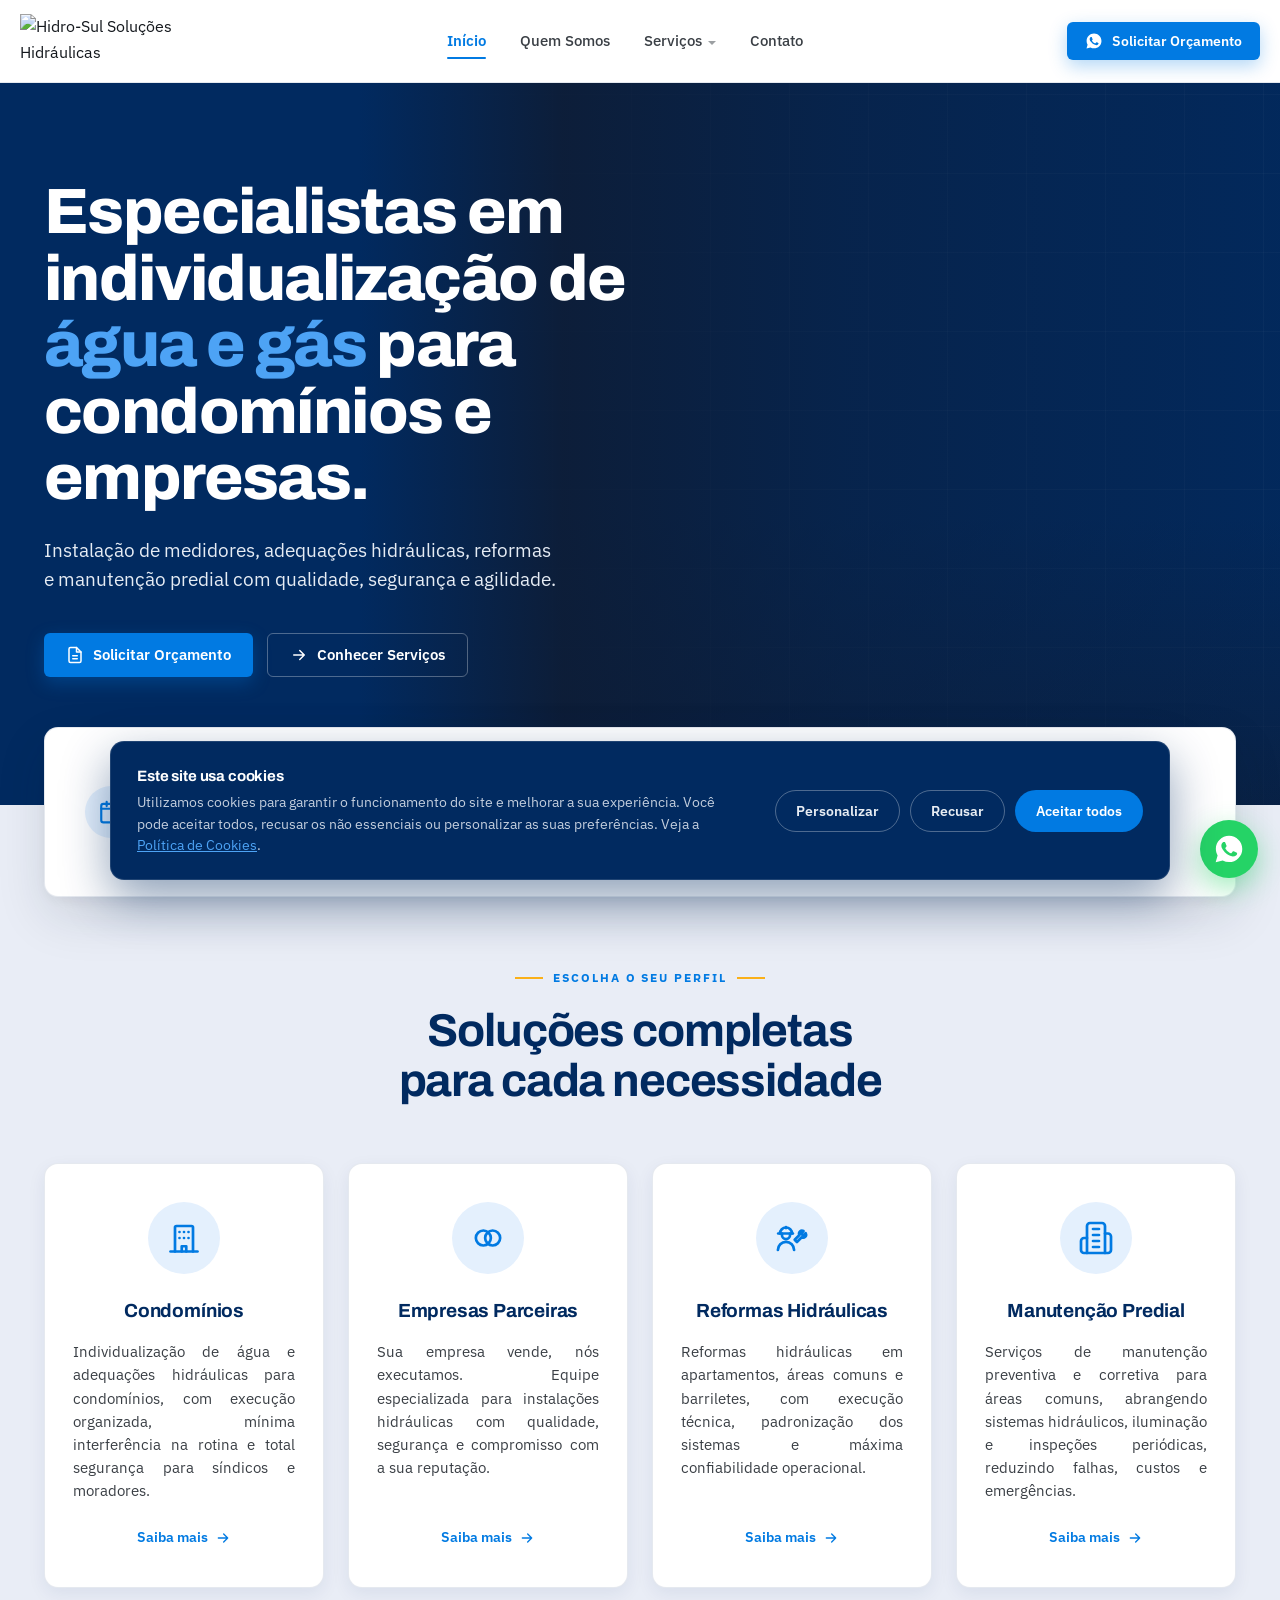
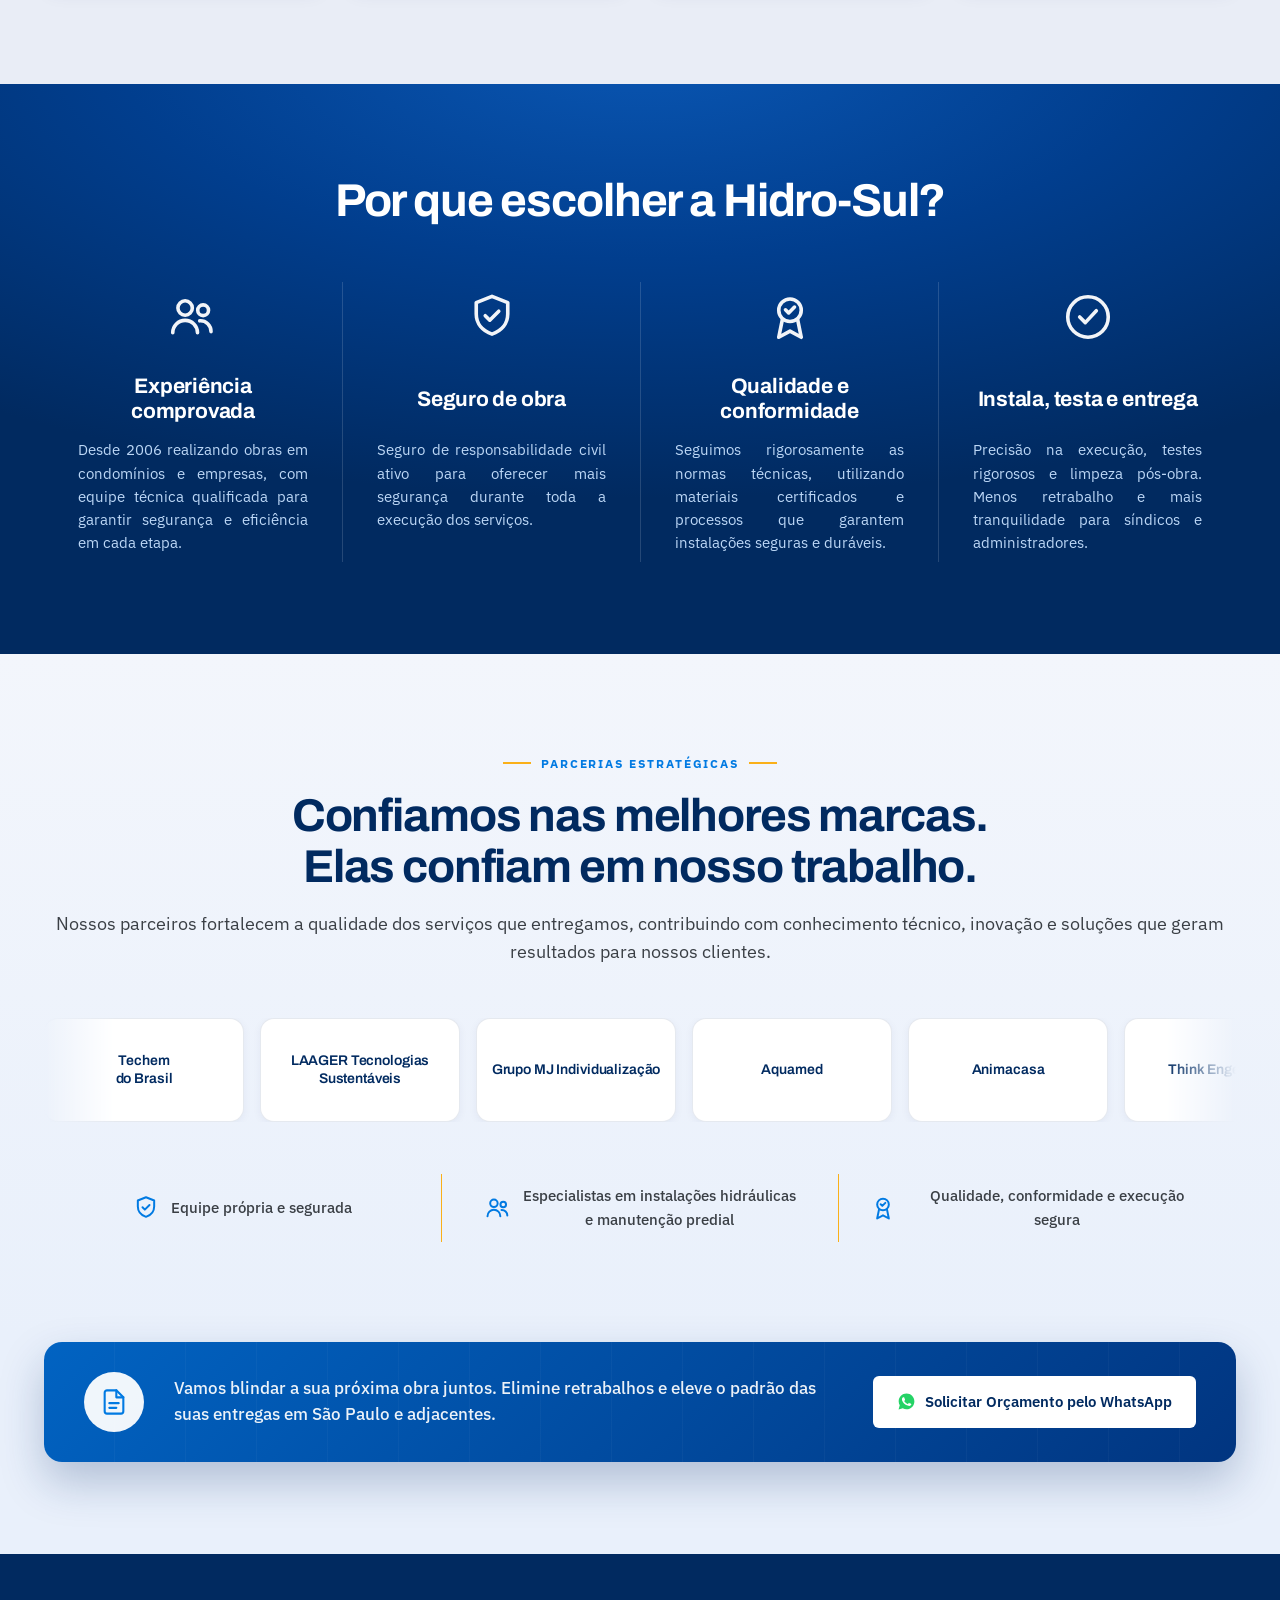
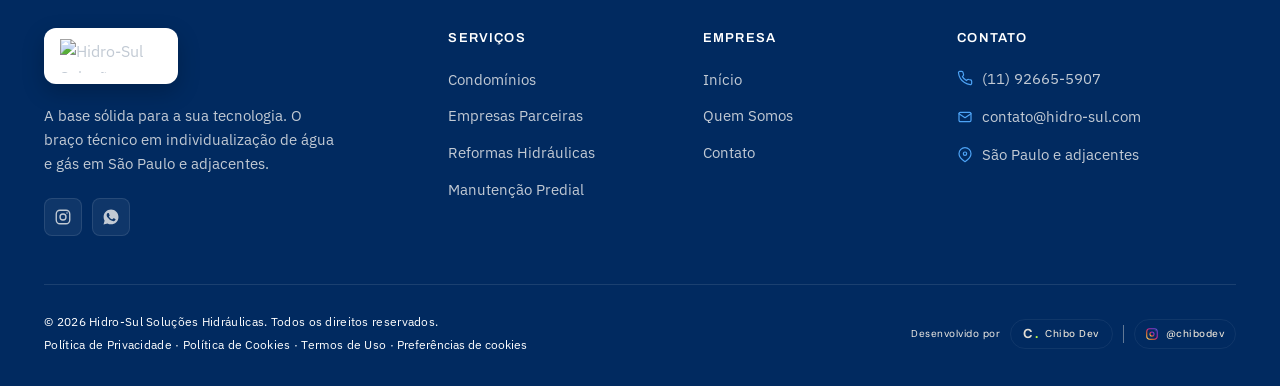
==== commit 910ba123: "Add files via upload" ====
--- a/index.html
+++ b/index.html
@@ -4,9 +4,9 @@
 <meta charset="UTF-8">
 <meta name="viewport" content="width=device-width, initial-scale=1.0">
 <script>document.documentElement.classList.add('js');</script>
-<title>Hidro-Sul | O braço técnico em individualização de água e gás · Grande SP</title>
-<meta name="description" content="O braço técnico que instala individualização de água e gás de ponta a ponta na Grande São Paulo: equipe própria CLT, seguro de obra e zero retrabalho, protegendo a reputação da sua marca. Solicite um orçamento.">
-<meta name="keywords" content="individualização de água, individualização de gás, instalação de medidores, braço técnico, equipe própria, seguro de obra, Techem, Laager, hidráulica predial, construtora, condomínio, Grande São Paulo">
+<title>Hidro-Sul | O braço técnico em individualização de água e gás · São Paulo e adjacentes</title>
+<meta name="description" content="O braço técnico que instala individualização de água e gás de ponta a ponta em São Paulo e adjacentes: equipe própria CLT, seguro de obra e zero retrabalho, protegendo a reputação da sua marca. Solicite um orçamento.">
+<meta name="keywords" content="individualização de água, individualização de gás, instalação de medidores, braço técnico, equipe própria, seguro de obra, Techem, Laager, hidráulica predial, construtora, condomínio, São Paulo e adjacentes">
 <meta name="theme-color" content="#012a60">
 <link rel="canonical" href="https://hidro-sul.com/">
 <link rel="icon" href="/favicon.ico" sizes="any">
@@ -15,7 +15,7 @@
 <link rel="apple-touch-icon" href="/apple-touch-icon.png">
 
 <meta property="og:title" content="Hidro-Sul | O braço técnico em individualização de água e gás">
-<meta property="og:description" content="Equipe própria CLT, seguro de obra e zero retrabalho. 20+ anos e 300 mil+ medidores instalados na Grande São Paulo.">
+<meta property="og:description" content="Equipe própria CLT, seguro de obra e zero retrabalho. 20+ anos e 300 mil+ medidores instalados em São Paulo e adjacentes.">
 <meta property="og:type" content="website">
 <meta property="og:url" content="https://hidro-sul.com/">
 <meta property="og:image" content="https://hidro-sul.com/assets/og-image.jpg">
@@ -36,11 +36,11 @@
   "@context": "https://schema.org",
   "@type": "LocalBusiness",
   "name": "Hidro-Sul Soluções Hidráulicas",
-  "description": "Braço técnico em individualização de água e gás na Grande São Paulo. Equipe própria CLT, seguro de obra e zero retrabalho na instalação de medidores.",
+  "description": "Braço técnico em individualização de água e gás em São Paulo e adjacentes. Equipe própria CLT, seguro de obra e zero retrabalho na instalação de medidores.",
   "url": "https://hidro-sul.com/",
   "telephone": "+55-11-92665-5907",
   "email": "contato@hidro-sul.com",
-  "areaServed": "Grande São Paulo",
+  "areaServed": "São Paulo e adjacentes",
   "foundingDate": "2006",
   "knowsAbout": ["Individualização de água", "Individualização de gás", "Instalação de medidores", "Hidráulica predial"],
   "priceRange": "$$$"
@@ -66,31 +66,40 @@
       <div class="nav-item">
         <a href="#servicos" class="nav-link has-dropdown" aria-haspopup="true">Serviços</a>
         <div class="nav-dropdown" role="menu">
-          <a href="individualizacao-agua-gas.html" class="nav-dropdown-item" role="menuitem">
+          <a href="condominios.html" class="nav-dropdown-item" role="menuitem">
             <span class="nav-dropdown-icon">
-              <svg viewBox="0 0 24 24" fill="none" stroke="currentColor" stroke-width="2" stroke-linecap="round" stroke-linejoin="round"><path d="M12 2.5S6 9 6 13.5a6 6 0 0 0 12 0C18 9 12 2.5 12 2.5Z"/></svg>
+              <svg viewBox="0 0 24 24" fill="none" stroke="currentColor" stroke-width="2" stroke-linecap="round" stroke-linejoin="round"><path d="M6 21V5a1 1 0 0 1 1-1h10a1 1 0 0 1 1 1v16"/><path d="M3 21h18"/><path d="M9 8h.01M12 8h.01M15 8h.01M9 12h.01M12 12h.01M15 12h.01M10.5 21v-3.5h3V21"/></svg>
             </span>
             <span class="nav-dropdown-text">
-              <span class="nav-dropdown-title">Individualização de Água e Gás</span>
-              <span class="nav-dropdown-desc">Instalação de medidores e adequação hidráulica</span>
-            </span>
-          </a>
-          <a href="instalacao-predial.html" class="nav-dropdown-item" role="menuitem">
+              <span class="nav-dropdown-title">Condomínios</span>
+              <span class="nav-dropdown-desc">Individualização de água e adequações hidráulicas</span>
+            </span>
+          </a>
+          <a href="empresas-parceiras.html" class="nav-dropdown-item" role="menuitem">
             <span class="nav-dropdown-icon">
-              <svg viewBox="0 0 24 24" fill="none" stroke="currentColor" stroke-width="2" stroke-linecap="round" stroke-linejoin="round"><rect x="4" y="3" width="16" height="18" rx="1"/><path d="M9 8h.01M15 8h.01M9 12h.01M15 12h.01M9 16h.01M15 16h.01"/></svg>
+              <svg viewBox="0 0 24 24" fill="none" stroke="currentColor" stroke-width="2" stroke-linecap="round" stroke-linejoin="round"><circle cx="8.9" cy="12" r="5"/><circle cx="15.1" cy="12" r="5"/></svg>
             </span>
             <span class="nav-dropdown-text">
-              <span class="nav-dropdown-title">Instalação Predial</span>
-              <span class="nav-dropdown-desc">Hidráulica completa para empreendimentos</span>
-            </span>
-          </a>
-          <a href="reformas.html" class="nav-dropdown-item" role="menuitem">
+              <span class="nav-dropdown-title">Empresas Parceiras</span>
+              <span class="nav-dropdown-desc">Você vende, a Hidro-Sul executa</span>
+            </span>
+          </a>
+          <a href="reformas-hidraulicas.html" class="nav-dropdown-item" role="menuitem">
             <span class="nav-dropdown-icon">
-              <svg viewBox="0 0 24 24" fill="none" stroke="currentColor" stroke-width="2" stroke-linecap="round" stroke-linejoin="round"><path d="M14.5 5.5 18.5 9.5M3 21l4-1 11-11-3-3L4 17l-1 4Z"/></svg>
+              <svg viewBox="0 0 24 24" fill="none" stroke="currentColor" stroke-width="2" stroke-linecap="round" stroke-linejoin="round"><path d="M4 9a4 4 0 0 1 8 0"/><path d="M2.8 9H12.6"/><path d="M8 4.7v.7"/><path d="M5.3 9v1a2.7 2.7 0 0 0 5.4 0V9"/><path d="M2.6 20a5.4 5.4 0 0 1 10.8 0"/><path d="M19.65 7.35a2 2 0 0 0-2.7 2.7L13.8 13.2l1.5 1.5 3.15-3.15a2 2 0 0 0 2.7-2.7l-1.3 1.3-1.15-.3-.3-1.15 1.25-1.2Z"/></svg>
             </span>
             <span class="nav-dropdown-text">
-              <span class="nav-dropdown-title">Reformas e Manutenção</span>
-              <span class="nav-dropdown-desc">Reparos, modernização e manutenção predial</span>
+              <span class="nav-dropdown-title">Reformas Hidráulicas</span>
+              <span class="nav-dropdown-desc">Apartamentos, áreas comuns e barriletes</span>
+            </span>
+          </a>
+          <a href="manutencao-predial.html" class="nav-dropdown-item" role="menuitem">
+            <span class="nav-dropdown-icon">
+              <svg viewBox="0 0 24 24" fill="none" stroke="currentColor" stroke-width="2" stroke-linecap="round" stroke-linejoin="round"><path d="M6 22V4a2 2 0 0 1 2-2h8a2 2 0 0 1 2 2v18Z"/><path d="M6 12H4a2 2 0 0 0-2 2v6a2 2 0 0 0 2 2h2"/><path d="M18 9h2a2 2 0 0 1 2 2v9a2 2 0 0 1-2 2h-2"/><path d="M10 6h4"/><path d="M10 10h4"/><path d="M10 14h4"/><path d="M10 18h4"/></svg>
+            </span>
+            <span class="nav-dropdown-text">
+              <span class="nav-dropdown-title">Manutenção Predial</span>
+              <span class="nav-dropdown-desc">Preventiva e corretiva para áreas comuns</span>
             </span>
           </a>
         </div>
@@ -116,9 +125,10 @@
   <div class="mobile-nav" id="mobileNav">
     <a href="index.html">Início</a>
     <a href="quem-somos.html">Quem Somos</a>
-    <a href="individualizacao-agua-gas.html">Individualização de Água e Gás</a>
-    <a href="instalacao-predial.html">Instalação Predial</a>
-    <a href="reformas.html">Reformas e Manutenção</a>
+    <a href="condominios.html">Condomínios</a>
+    <a href="empresas-parceiras.html">Empresas Parceiras</a>
+    <a href="reformas-hidraulicas.html">Reformas Hidráulicas</a>
+    <a href="manutencao-predial.html">Manutenção Predial</a>
     <a href="contato.html">Contato</a>
     <a href="https://wa.me/5511926655907?text=Ol%C3%A1%21%20Vim%20pelo%20site%20da%20Hidro-Sul%20e%20gostaria%20de%20solicitar%20um%20or%C3%A7amento." class="cta" target="_blank" rel="noopener">Solicitar Orçamento</a>
   </div>
@@ -221,7 +231,7 @@
         </span>
         <h3>Condomínios</h3>
         <p>Individualização de água e adequações hidráulicas para condomínios, com execução organizada, mínima interferência na rotina e total segurança para síndicos e moradores.</p>
-        <a href="individualizacao-agua-gas.html" class="profile-link" aria-label="Saiba mais sobre soluções para condomínios">
+        <a href="condominios.html" class="profile-link" aria-label="Saiba mais sobre soluções para condomínios">
           Saiba mais
           <svg viewBox="0 0 24 24" fill="none" stroke="currentColor" stroke-width="2" stroke-linecap="round" stroke-linejoin="round" aria-hidden="true"><path d="M5 12h14M13 6l6 6-6 6"/></svg>
         </a>
@@ -234,7 +244,7 @@
         </span>
         <h3>Empresas Parceiras</h3>
         <p>Sua empresa vende, nós executamos. Equipe especializada para instalações hidráulicas com qualidade, segurança e compromisso com a sua reputação.</p>
-        <a href="parceiros.html" class="profile-link" aria-label="Saiba mais sobre parcerias com empresas">
+        <a href="empresas-parceiras.html" class="profile-link" aria-label="Saiba mais sobre parcerias com empresas">
           Saiba mais
           <svg viewBox="0 0 24 24" fill="none" stroke="currentColor" stroke-width="2" stroke-linecap="round" stroke-linejoin="round" aria-hidden="true"><path d="M5 12h14M13 6l6 6-6 6"/></svg>
         </a>
@@ -243,11 +253,11 @@
       <!-- Reformas Hidráulicas -->
       <article class="profile-card">
         <span class="profile-icon">
-          <svg viewBox="0 0 24 24" fill="none" stroke="currentColor" stroke-width="1.8" stroke-linecap="round" stroke-linejoin="round"><path d="M7 3.5h5v3.3H8.6"/><path d="M8.6 6.8 12 3.5"/><path d="M8.6 6.8v2.1a2 2 0 0 0 2 2H14V6.6"/><path d="M11 11 10.4 20a1.6 1.6 0 0 1-1.6 1.5H8.4A1.6 1.6 0 0 1 6.8 19.9L7.3 11"/></svg>
+          <svg viewBox="0 0 24 24" fill="none" stroke="currentColor" stroke-width="1.8" stroke-linecap="round" stroke-linejoin="round"><path d="M4 9a4 4 0 0 1 8 0"/><path d="M2.8 9H12.6"/><path d="M8 4.7v.7"/><path d="M5.3 9v1a2.7 2.7 0 0 0 5.4 0V9"/><path d="M2.6 20a5.4 5.4 0 0 1 10.8 0"/><path d="M19.65 7.35a2 2 0 0 0-2.7 2.7L13.8 13.2l1.5 1.5 3.15-3.15a2 2 0 0 0 2.7-2.7l-1.3 1.3-1.15-.3-.3-1.15 1.25-1.2Z"/></svg>
         </span>
         <h3>Reformas Hidráulicas</h3>
         <p>Reformas hidráulicas em apartamentos, áreas comuns e barriletes, com execução técnica, padronização dos sistemas e máxima confiabilidade operacional.</p>
-        <a href="reformas.html" class="profile-link" aria-label="Saiba mais sobre reformas hidráulicas">
+        <a href="reformas-hidraulicas.html" class="profile-link" aria-label="Saiba mais sobre reformas hidráulicas">
           Saiba mais
           <svg viewBox="0 0 24 24" fill="none" stroke="currentColor" stroke-width="2" stroke-linecap="round" stroke-linejoin="round" aria-hidden="true"><path d="M5 12h14M13 6l6 6-6 6"/></svg>
         </a>
@@ -256,11 +266,11 @@
       <!-- Manutenção Predial -->
       <article class="profile-card">
         <span class="profile-icon">
-          <svg viewBox="0 0 24 24" fill="none" stroke="currentColor" stroke-width="1.8" stroke-linecap="round" stroke-linejoin="round"><path d="M4 9a4 4 0 0 1 8 0"/><path d="M2.8 9H12.6"/><path d="M8 4.7v.7"/><path d="M5.3 9v1a2.7 2.7 0 0 0 5.4 0V9"/><path d="M2.6 20a5.4 5.4 0 0 1 10.8 0"/><path d="M19.65 7.35a2 2 0 0 0-2.7 2.7L13.8 13.2l1.5 1.5 3.15-3.15a2 2 0 0 0 2.7-2.7l-1.3 1.3-1.15-.3-.3-1.15 1.25-1.2Z"/></svg>
+          <svg viewBox="0 0 24 24" fill="none" stroke="currentColor" stroke-width="1.8" stroke-linecap="round" stroke-linejoin="round"><path d="M6 22V4a2 2 0 0 1 2-2h8a2 2 0 0 1 2 2v18Z"/><path d="M6 12H4a2 2 0 0 0-2 2v6a2 2 0 0 0 2 2h2"/><path d="M18 9h2a2 2 0 0 1 2 2v9a2 2 0 0 1-2 2h-2"/><path d="M10 6h4"/><path d="M10 10h4"/><path d="M10 14h4"/><path d="M10 18h4"/></svg>
         </span>
         <h3>Manutenção Predial</h3>
         <p>Serviços de manutenção preventiva e corretiva para áreas comuns, abrangendo sistemas hidráulicos, iluminação e inspeções periódicas, reduzindo falhas, custos e emergências.</p>
-        <a href="instalacao-predial.html" class="profile-link" aria-label="Saiba mais sobre manutenção predial">
+        <a href="manutencao-predial.html" class="profile-link" aria-label="Saiba mais sobre manutenção predial">
           Saiba mais
           <svg viewBox="0 0 24 24" fill="none" stroke="currentColor" stroke-width="2" stroke-linecap="round" stroke-linejoin="round" aria-hidden="true"><path d="M5 12h14M13 6l6 6-6 6"/></svg>
         </a>
@@ -320,7 +330,7 @@
   <div class="container">
     <div class="section-head center reveal">
       <span class="section-eyebrow both">Parcerias estratégicas</span>
-      <h2 class="section-title">Confiamos nas melhores marcas. Elas confiam na nossa instalação.</h2>
+      <h2 class="section-title">Confiamos nas melhores marcas. Elas confiam em nosso trabalho.</h2>
       <p class="section-subtitle">Nossos parceiros fortalecem a qualidade dos serviços que entregamos, contribuindo com conhecimento técnico, inovação e soluções que geram resultados para nossos clientes.</p>
     </div>
 
@@ -379,7 +389,7 @@
       <span class="cta-banner-icon">
         <svg viewBox="0 0 24 24" fill="none" stroke="currentColor" stroke-width="1.8" stroke-linecap="round" stroke-linejoin="round"><path d="M14 2H6a2 2 0 0 0-2 2v16a2 2 0 0 0 2 2h12a2 2 0 0 0 2-2V8Z"/><path d="M14 2v6h6M8 13h8M8 17h6"/></svg>
       </span>
-      <p class="cta-banner-text">Vamos blindar a sua próxima obra juntos. Elimine retrabalhos e eleve o padrão das suas entregas na Grande São Paulo.</p>
+      <p class="cta-banner-text">Vamos blindar a sua próxima obra juntos. Elimine retrabalhos e eleve o padrão das suas entregas em São Paulo e adjacentes.</p>
       <!-- TODO: atualizar número do WhatsApp antes do go-live -->
       <a href="https://wa.me/5511926655907?text=Ol%C3%A1%21%20Quero%20blindar%20a%20minha%20pr%C3%B3xima%20obra%20com%20a%20Hidro-Sul.%20Podem%20me%20enviar%20um%20or%C3%A7amento%3F" class="btn-white" target="_blank" rel="noopener">
         <svg viewBox="0 0 24 24" fill="currentColor" aria-hidden="true"><path d="M12.04 2C6.58 2 2.13 6.45 2.13 11.9c0 1.76.46 3.45 1.32 4.95L2 22l5.3-1.38a9.9 9.9 0 0 0 4.74 1.2h.01c5.46 0 9.91-4.45 9.91-9.9C21.96 6.45 17.5 2 12.04 2Zm5.8 14.16c-.25.69-1.45 1.32-1.99 1.37-.53.05-1.03.24-3.47-.72-2.92-1.15-4.79-4.13-4.94-4.32-.14-.2-1.18-1.57-1.18-2.99 0-1.42.74-2.12 1.01-2.41.26-.29.57-.36.76-.36l.55.01c.18.01.42-.07.65.5.25.61.84 2.11.91 2.26.07.15.12.32.02.52-.1.2-.15.32-.29.49-.15.17-.31.39-.44.52-.15.15-.3.31-.13.6.17.29.76 1.25 1.63 2.02 1.12 1 2.06 1.31 2.35 1.46.29.15.46.12.63-.07.17-.2.73-.85.92-1.14.2-.29.39-.24.66-.15.27.1 1.71.81 2 .96.29.15.49.22.56.34.07.12.07.69-.18 1.38Z"/></svg>
@@ -399,7 +409,7 @@
         <a href="index.html" class="logo" aria-label="Hidro-Sul">
           <img class="logo-full" src="assets/hidro-sul-logo.png" alt="Hidro-Sul Soluções Hidráulicas" width="120" height="40" loading="lazy" decoding="async">
         </a>
-        <p class="footer-tagline">A base sólida para a sua tecnologia. O braço técnico em individualização de água e gás na Grande São Paulo.</p>
+        <p class="footer-tagline">A base sólida para a sua tecnologia. O braço técnico em individualização de água e gás em São Paulo e adjacentes.</p>
         <div class="footer-social">
           <a href="https://instagram.com/" target="_blank" rel="noopener" aria-label="Instagram">
             <svg viewBox="0 0 24 24" fill="none" stroke="currentColor" stroke-width="1.8"><rect x="3" y="3" width="18" height="18" rx="5"/><circle cx="12" cy="12" r="4"/><circle cx="17.3" cy="6.7" r="1" fill="currentColor" stroke="none"/></svg>
@@ -415,9 +425,10 @@
       <div>
         <h3 class="footer-title">Serviços</h3>
         <ul class="footer-list">
-          <li><a href="individualizacao-agua-gas.html">Individualização de Água e Gás</a></li>
-          <li><a href="instalacao-predial.html">Instalação Predial</a></li>
-          <li><a href="reformas.html">Reformas e Manutenção</a></li>
+          <li><a href="condominios.html">Condomínios</a></li>
+          <li><a href="empresas-parceiras.html">Empresas Parceiras</a></li>
+          <li><a href="reformas-hidraulicas.html">Reformas Hidráulicas</a></li>
+          <li><a href="manutencao-predial.html">Manutenção Predial</a></li>
         </ul>
       </div>
 
@@ -438,7 +449,7 @@
           <!-- TODO: atualizar telefone/e-mail/WhatsApp -->
           <li><a href="tel:+5511926655907"><svg viewBox="0 0 24 24" fill="none" stroke="currentColor" stroke-width="1.8" stroke-linecap="round" stroke-linejoin="round"><path d="M22 16.9v3a2 2 0 0 1-2.2 2 19.8 19.8 0 0 1-8.6-3 19.5 19.5 0 0 1-6-6 19.8 19.8 0 0 1-3-8.7A2 2 0 0 1 4.1 2h3a2 2 0 0 1 2 1.7c.1 1 .4 1.9.7 2.8a2 2 0 0 1-.5 2.1L8.1 9.9a16 16 0 0 0 6 6l1.3-1.3a2 2 0 0 1 2.1-.4c.9.3 1.8.6 2.8.7a2 2 0 0 1 1.7 2Z"/></svg>(11) 92665-5907</a></li>
           <li><a href="mailto:contato@hidro-sul.com"><svg viewBox="0 0 24 24" fill="none" stroke="currentColor" stroke-width="1.8" stroke-linecap="round" stroke-linejoin="round"><rect x="3" y="5" width="18" height="14" rx="2"/><path d="m3 7 9 6 9-6"/></svg>contato@hidro-sul.com</a></li>
-          <li><a href="contato.html"><svg viewBox="0 0 24 24" fill="none" stroke="currentColor" stroke-width="1.8" stroke-linecap="round" stroke-linejoin="round"><path d="M21 10c0 6-9 12-9 12s-9-6-9-12a9 9 0 0 1 18 0Z"/><circle cx="12" cy="10" r="2.5"/></svg>Grande São Paulo · SP</a></li>
+          <li><a href="contato.html"><svg viewBox="0 0 24 24" fill="none" stroke="currentColor" stroke-width="1.8" stroke-linecap="round" stroke-linejoin="round"><path d="M21 10c0 6-9 12-9 12s-9-6-9-12a9 9 0 0 1 18 0Z"/><circle cx="12" cy="10" r="2.5"/></svg>São Paulo e adjacentes</a></li>
         </ul>
       </div>
 
--- a/style.css
+++ b/style.css
@@ -140,8 +140,7 @@
   position:sticky;
   top:0;
   z-index:100;
-  background:rgba(255,255,255,.94);
-  backdrop-filter:blur(12px);
+  background:#fff;
   border-bottom:1px solid var(--border);
 }
 .header-inner{
@@ -489,6 +488,10 @@
   max-width:680px;margin-top:18px;
 }
 .section-head.center .section-subtitle{margin-left:auto;margin-right:auto;}
+
+/* na seção de parceiros, título e subtítulo acompanham a largura do carrossel */
+.partners-section .section-title,
+.partners-section .section-subtitle{max-width:none;}
 
 /* ============================ CARDS DE PERFIL ============================ */
 .profiles-grid{
@@ -670,18 +673,19 @@
   margin-top:52px;
 }
 .trust-item{
+  flex:1 1 0;min-width:0;
   display:flex;align-items:center;justify-content:center;gap:11px;
-  padding:8px 30px;
+  padding:10px 30px;
   font-size:15px;font-weight:500;color:var(--gray-700);
   text-align:center;
 }
 .trust-item:not(:first-child){border-left:1px solid var(--orange);}
-.trust-icon{color:var(--primary);display:inline-flex;}
+.trust-icon{color:var(--primary);display:inline-flex;flex-shrink:0;}
 .trust-icon svg{width:28px;height:28px;}
 
 @media (max-width:1200px){
-  .trust-row{flex-direction:column;gap:20px 0;}
-  .trust-item{padding:0;}
+  .trust-row{flex-direction:column;align-items:flex-start;gap:20px 0;}
+  .trust-item{flex:0 0 auto;padding:0;justify-content:flex-start;text-align:left;}
   .trust-item:not(:first-child){border-left:none;}
 }
 
@@ -1111,3 +1115,85 @@
   .form-row{grid-template-columns:1fr;gap:0;}
   .contact-form-card{padding:26px 20px;}
 }
+
+
+/* ============================ PÁGINA QUEM SOMOS ============================ */
+/* Usa os tokens do site. Reaproveita page-hero, stats-card, why-section, cta-banner. */
+/* ---- Origem + selo ---- */
+.about-origin{background:#fff;}
+.about-origin .container{padding-top:84px;padding-bottom:84px;}
+.about-origin-grid{display:grid;grid-template-columns:1.12fr .88fr;gap:60px;align-items:center;}
+.about-origin h2{
+  font-family:var(--font-display);font-weight:700;
+  font-size:clamp(28px,3.2vw,40px);line-height:1.12;letter-spacing:-.025em;
+  color:var(--navy-deep);margin:14px 0 22px;
+}
+.about-origin p{font-size:16.5px;line-height:1.75;color:var(--gray-700);margin-bottom:16px;max-width:560px;}
+.about-origin p strong{color:var(--navy);font-weight:600;}
+.about-seal{display:flex;justify-content:center;align-items:center;position:relative;}
+.about-seal::before{
+  content:'';position:absolute;width:80%;aspect-ratio:1;border-radius:50%;
+  background:radial-gradient(circle, rgba(1,122,226,.16), rgba(1,122,226,0) 70%);
+}
+.about-seal img{
+  position:relative;width:min(360px,82%);height:auto;
+  filter:drop-shadow(0 16px 34px rgba(1,42,96,.22));
+}
+
+/* ---- Linha do tempo ---- */
+.tl-band{background:#e9f0fb;} /* mesmo fundo da CTA, para não criar emenda entre as seções */
+.timeline{
+  --rail:14px;            /* eixo central compartilhado por linha e bolinhas */
+  --pad:36px;             /* recuo do conteúdo */
+  max-width:760px;margin:50px auto 0;position:relative;padding-left:var(--pad);
+}
+/* linha principal — centrada no eixo via translateX (imune ao box-sizing) */
+.timeline::before{content:'';position:absolute;left:var(--rail);transform:translateX(-50%);
+  top:6px;bottom:0;width:2px;
+  background:linear-gradient(180deg,var(--primary),rgba(1,122,226,.18));}
+/* continuação que esmaece, indicando que a história segue */
+.timeline::after{content:'';position:absolute;left:var(--rail);transform:translateX(-50%);
+  top:100%;width:2px;height:54px;
+  background:linear-gradient(180deg,rgba(1,122,226,.45),rgba(1,122,226,0));}
+/* luz que desce suavemente pela continuação, em loop */
+.tl-flow{position:absolute;left:var(--rail);top:100%;width:7px;height:7px;border-radius:50%;
+  background:var(--primary);box-shadow:0 0 10px 2px rgba(1,122,226,.45);
+  opacity:0;animation:tl-flow 2.6s ease-in-out infinite;}
+@keyframes tl-flow{
+  0%{transform:translate(-50%,0);opacity:0;}
+  18%{opacity:1;}
+  70%{opacity:.65;}
+  100%{transform:translate(-50%,46px);opacity:0;}
+}
+@media (prefers-reduced-motion:reduce){.tl-flow{animation:none;opacity:0;}}
+.tl-item{position:relative;padding-bottom:40px;}
+.tl-item:last-child{padding-bottom:0;}
+/* bolinha — centrada no MESMO eixo da linha, independente da borda */
+.tl-item::before{
+  content:'';position:absolute;left:calc(var(--rail) - var(--pad));transform:translateX(-50%);
+  top:3px;width:18px;height:18px;border-radius:50%;
+  background:#fff;border:3px solid var(--primary);box-shadow:0 0 0 4px var(--primary-soft);
+}
+.tl-item.is-now::before{background:var(--orange);border-color:var(--orange);box-shadow:0 0 0 4px rgba(250,176,25,.22);}
+.tl-year{font-family:var(--font-display);font-weight:800;font-size:14px;letter-spacing:.04em;
+  color:var(--primary);text-transform:uppercase;}
+.tl-item.is-now .tl-year{color:var(--orange-dark);}
+.tl-title{font-family:var(--font-display);font-weight:700;font-size:19px;color:var(--navy-deep);
+  margin:2px 0 6px;letter-spacing:-.01em;}
+.tl-text{font-size:15.5px;line-height:1.65;color:var(--gray-700);max-width:600px;}
+
+/* ---- Faixa de stats: título acima ---- */
+.about-scale .container{padding-top:84px;padding-bottom:84px;}
+.about-scale .stats-card{margin-top:40px;}
+
+/* CTA com padding vertical simétrico só nesta página (o global usa topo menor) */
+.cta-section.cta-balanced{padding-top:92px;}
+
+/* texto justificado nos blocos de leitura */
+.about-origin p,
+.tl-text{ text-align:justify; }
+
+@media (max-width:860px){
+  .about-origin-grid{grid-template-columns:1fr;gap:40px;}
+  .about-seal{order:-1;}
+}
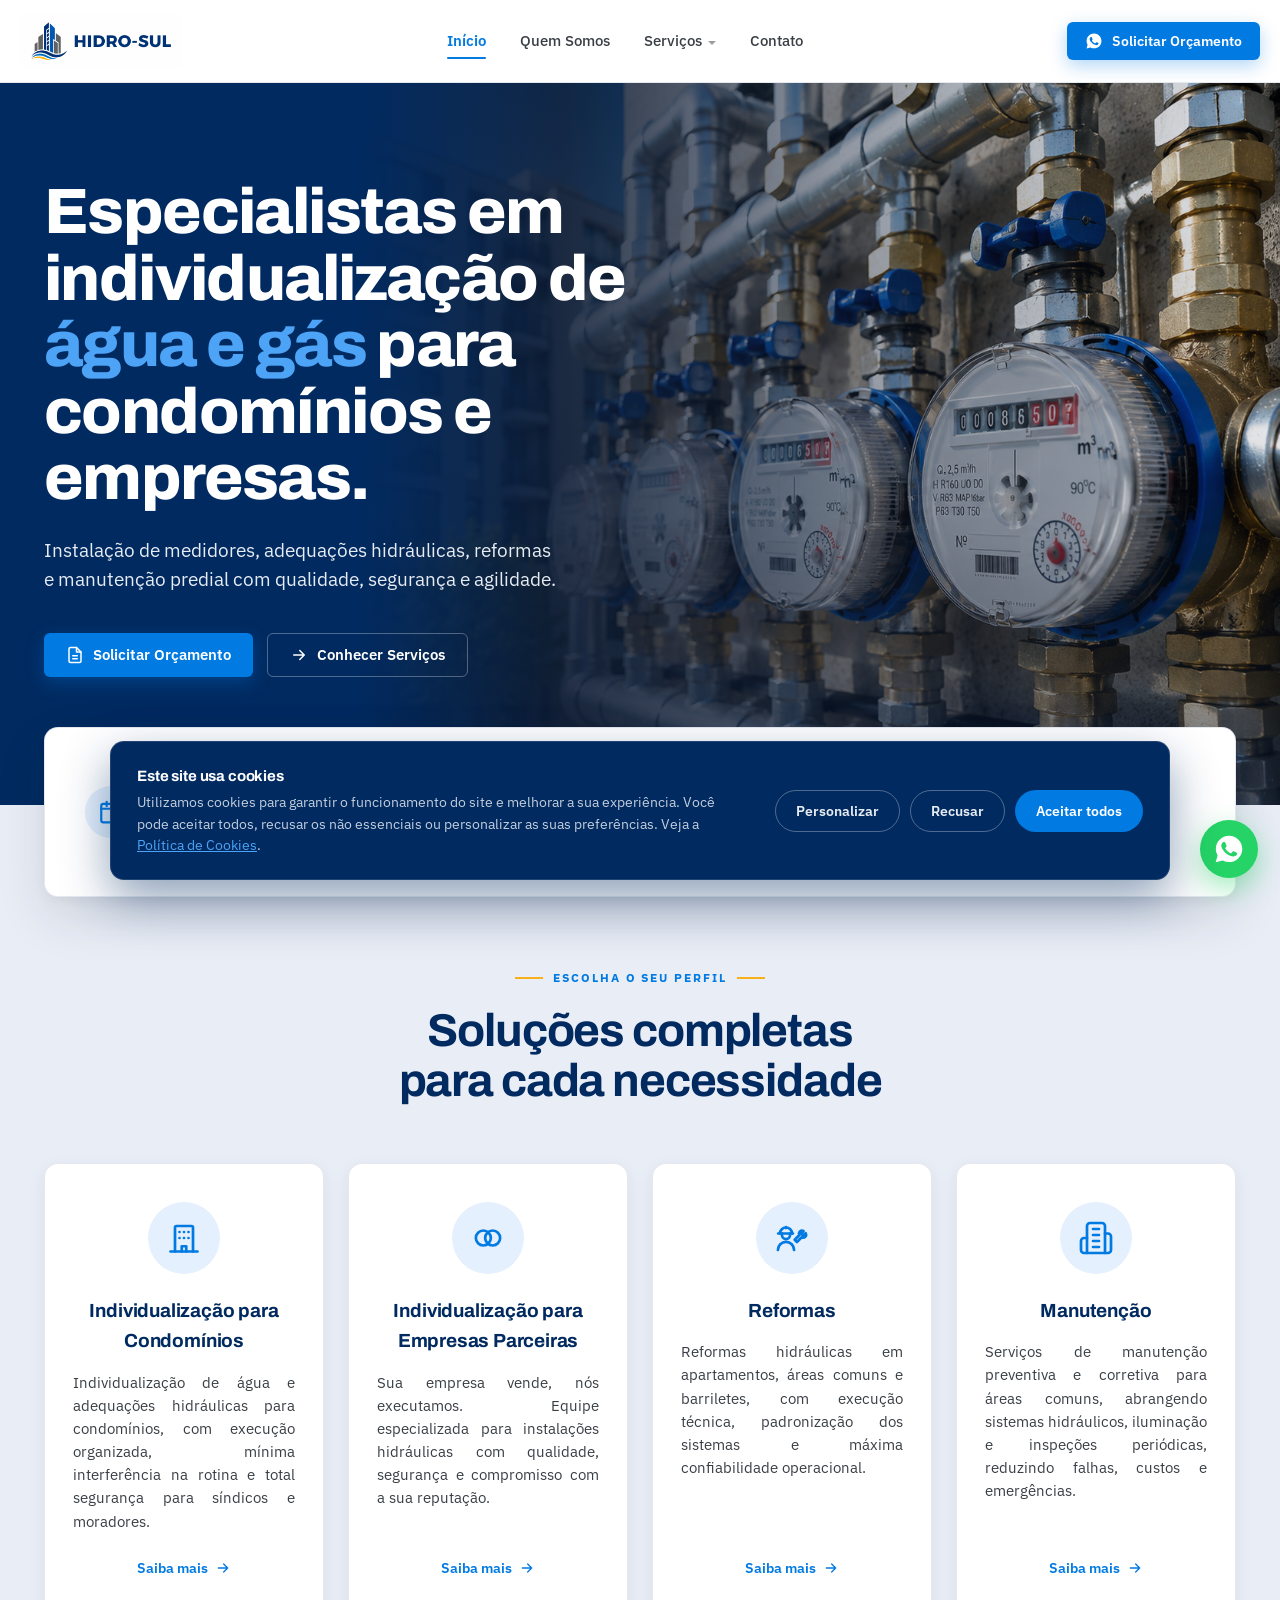
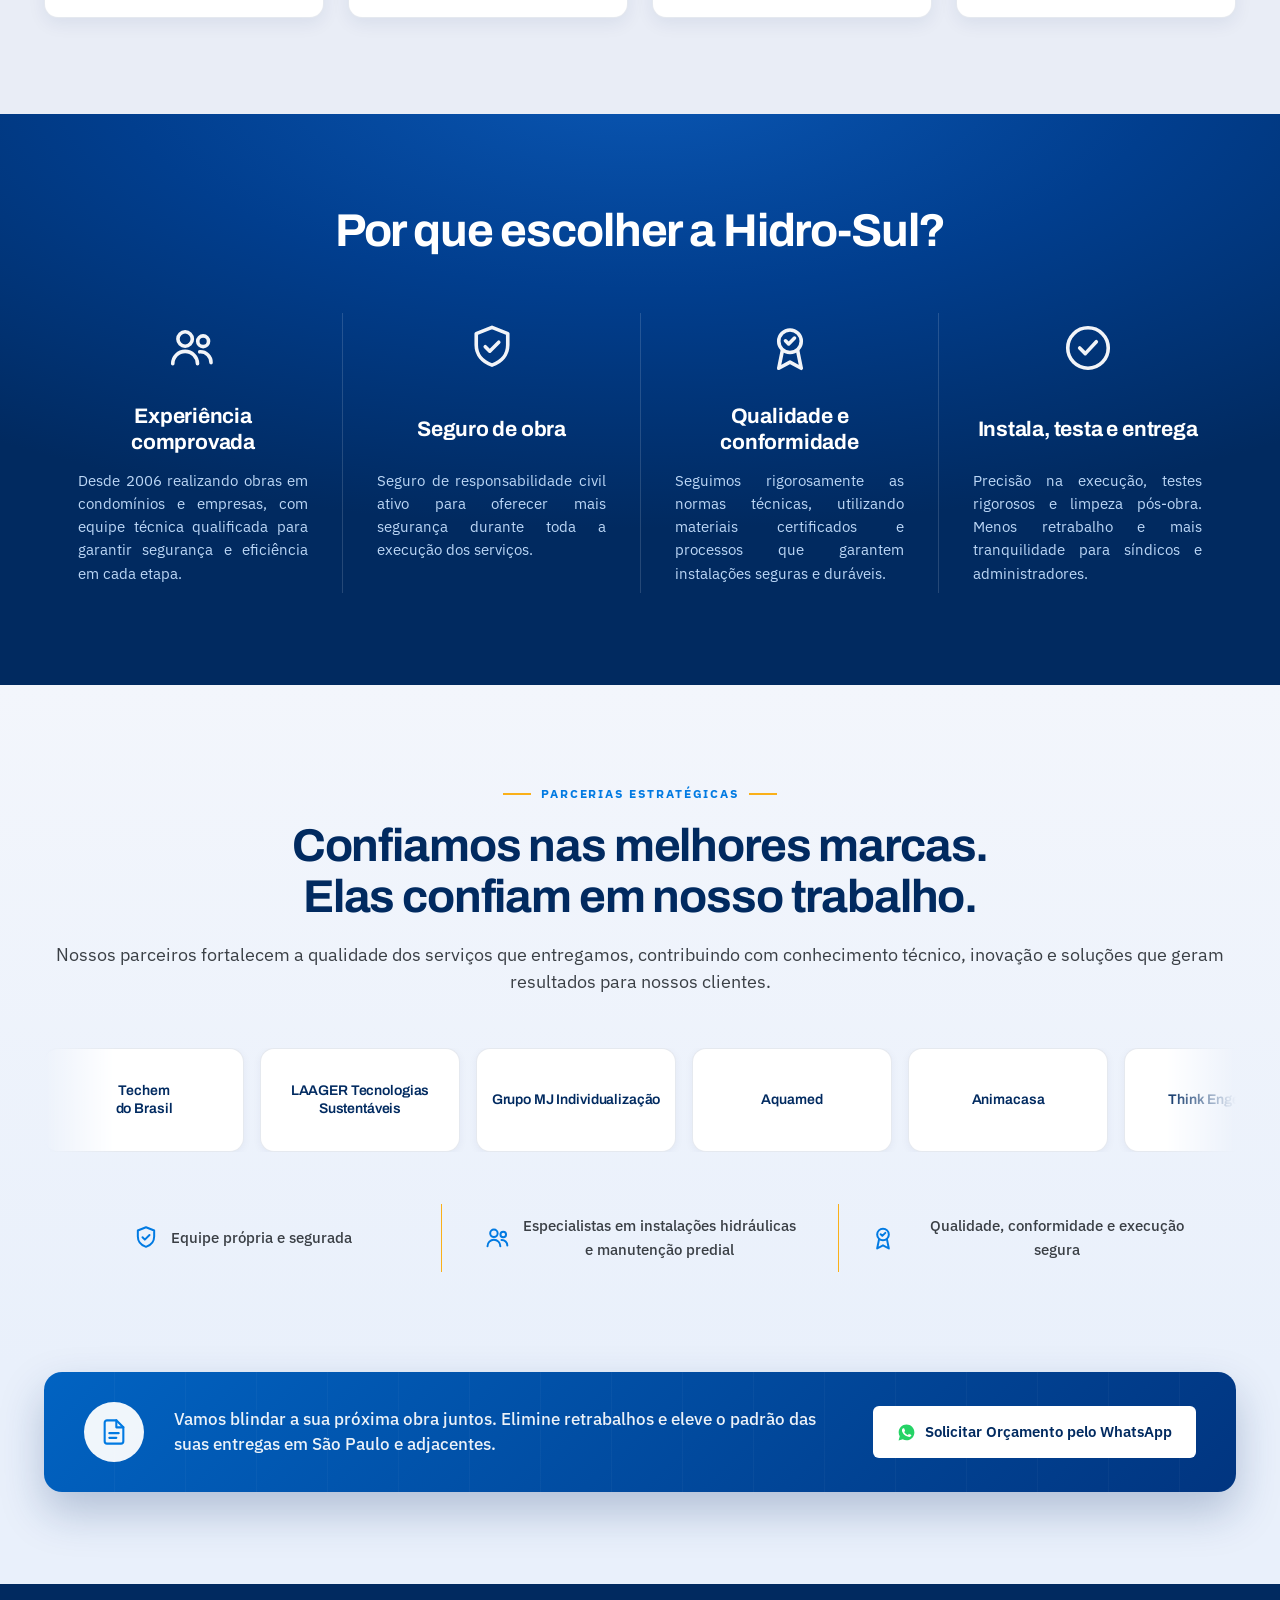
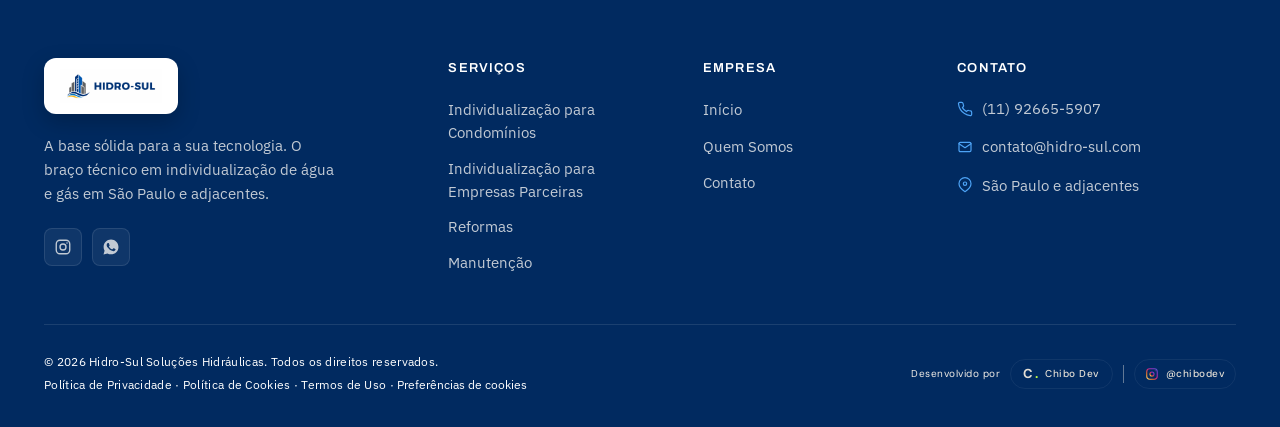
==== commit 9b3af9fa: "Add files via upload" ====
--- a/index.html
+++ b/index.html
@@ -71,7 +71,7 @@
               <svg viewBox="0 0 24 24" fill="none" stroke="currentColor" stroke-width="2" stroke-linecap="round" stroke-linejoin="round"><path d="M6 21V5a1 1 0 0 1 1-1h10a1 1 0 0 1 1 1v16"/><path d="M3 21h18"/><path d="M9 8h.01M12 8h.01M15 8h.01M9 12h.01M12 12h.01M15 12h.01M10.5 21v-3.5h3V21"/></svg>
             </span>
             <span class="nav-dropdown-text">
-              <span class="nav-dropdown-title">Condomínios</span>
+              <span class="nav-dropdown-title">Individualização para Condomínios</span>
               <span class="nav-dropdown-desc">Individualização de água e adequações hidráulicas</span>
             </span>
           </a>
@@ -80,7 +80,7 @@
               <svg viewBox="0 0 24 24" fill="none" stroke="currentColor" stroke-width="2" stroke-linecap="round" stroke-linejoin="round"><circle cx="8.9" cy="12" r="5"/><circle cx="15.1" cy="12" r="5"/></svg>
             </span>
             <span class="nav-dropdown-text">
-              <span class="nav-dropdown-title">Empresas Parceiras</span>
+              <span class="nav-dropdown-title">Individualização para Empresas Parceiras</span>
               <span class="nav-dropdown-desc">Você vende, a Hidro-Sul executa</span>
             </span>
           </a>
@@ -89,7 +89,7 @@
               <svg viewBox="0 0 24 24" fill="none" stroke="currentColor" stroke-width="2" stroke-linecap="round" stroke-linejoin="round"><path d="M4 9a4 4 0 0 1 8 0"/><path d="M2.8 9H12.6"/><path d="M8 4.7v.7"/><path d="M5.3 9v1a2.7 2.7 0 0 0 5.4 0V9"/><path d="M2.6 20a5.4 5.4 0 0 1 10.8 0"/><path d="M19.65 7.35a2 2 0 0 0-2.7 2.7L13.8 13.2l1.5 1.5 3.15-3.15a2 2 0 0 0 2.7-2.7l-1.3 1.3-1.15-.3-.3-1.15 1.25-1.2Z"/></svg>
             </span>
             <span class="nav-dropdown-text">
-              <span class="nav-dropdown-title">Reformas Hidráulicas</span>
+              <span class="nav-dropdown-title">Reformas</span>
               <span class="nav-dropdown-desc">Apartamentos, áreas comuns e barriletes</span>
             </span>
           </a>
@@ -98,7 +98,7 @@
               <svg viewBox="0 0 24 24" fill="none" stroke="currentColor" stroke-width="2" stroke-linecap="round" stroke-linejoin="round"><path d="M6 22V4a2 2 0 0 1 2-2h8a2 2 0 0 1 2 2v18Z"/><path d="M6 12H4a2 2 0 0 0-2 2v6a2 2 0 0 0 2 2h2"/><path d="M18 9h2a2 2 0 0 1 2 2v9a2 2 0 0 1-2 2h-2"/><path d="M10 6h4"/><path d="M10 10h4"/><path d="M10 14h4"/><path d="M10 18h4"/></svg>
             </span>
             <span class="nav-dropdown-text">
-              <span class="nav-dropdown-title">Manutenção Predial</span>
+              <span class="nav-dropdown-title">Manutenção</span>
               <span class="nav-dropdown-desc">Preventiva e corretiva para áreas comuns</span>
             </span>
           </a>
@@ -125,10 +125,10 @@
   <div class="mobile-nav" id="mobileNav">
     <a href="index.html">Início</a>
     <a href="quem-somos.html">Quem Somos</a>
-    <a href="condominios.html">Condomínios</a>
-    <a href="empresas-parceiras.html">Empresas Parceiras</a>
-    <a href="reformas-hidraulicas.html">Reformas Hidráulicas</a>
-    <a href="manutencao-predial.html">Manutenção Predial</a>
+    <a href="condominios.html">Individualização para Condomínios</a>
+    <a href="empresas-parceiras.html">Individualização para Empresas Parceiras</a>
+    <a href="reformas-hidraulicas.html">Reformas</a>
+    <a href="manutencao-predial.html">Manutenção</a>
     <a href="contato.html">Contato</a>
     <a href="https://wa.me/5511926655907?text=Ol%C3%A1%21%20Vim%20pelo%20site%20da%20Hidro-Sul%20e%20gostaria%20de%20solicitar%20um%20or%C3%A7amento." class="cta" target="_blank" rel="noopener">Solicitar Orçamento</a>
   </div>
@@ -176,9 +176,9 @@
           <svg viewBox="0 0 24 24" fill="none" stroke="currentColor" stroke-width="2" stroke-linecap="round" stroke-linejoin="round"><rect x="3" y="4.5" width="18" height="17" rx="2"/><path d="M3 9h18M8 2.5v4M16 2.5v4"/></svg>
         </span>
         <span class="stat-body">
-          <span class="stat-top">Há mais de</span>
+          <span class="stat-top">Mais de</span>
           <span class="stat-big">20 anos</span>
-          <span class="stat-bottom">exclusivos no setor</span>
+          <span class="stat-bottom">de experiência no setor</span>
         </span>
       </div>
 
@@ -229,7 +229,7 @@
         <span class="profile-icon">
           <svg viewBox="0 0 24 24" fill="none" stroke="currentColor" stroke-width="1.8" stroke-linecap="round" stroke-linejoin="round"><path d="M6 21V5a1 1 0 0 1 1-1h10a1 1 0 0 1 1 1v16"/><path d="M3 21h18"/><path d="M9 8h.01M12 8h.01M15 8h.01M9 12h.01M12 12h.01M15 12h.01M10.5 21v-3.5h3V21"/></svg>
         </span>
-        <h3>Condomínios</h3>
+        <h3>Individualização para Condomínios</h3>
         <p>Individualização de água e adequações hidráulicas para condomínios, com execução organizada, mínima interferência na rotina e total segurança para síndicos e moradores.</p>
         <a href="condominios.html" class="profile-link" aria-label="Saiba mais sobre soluções para condomínios">
           Saiba mais
@@ -242,7 +242,7 @@
         <span class="profile-icon">
           <svg viewBox="0 0 24 24" fill="none" stroke="currentColor" stroke-width="1.8" stroke-linecap="round" stroke-linejoin="round"><circle cx="8.9" cy="12" r="5"/><circle cx="15.1" cy="12" r="5"/></svg>
         </span>
-        <h3>Empresas Parceiras</h3>
+        <h3>Individualização para Empresas Parceiras</h3>
         <p>Sua empresa vende, nós executamos. Equipe especializada para instalações hidráulicas com qualidade, segurança e compromisso com a sua reputação.</p>
         <a href="empresas-parceiras.html" class="profile-link" aria-label="Saiba mais sobre parcerias com empresas">
           Saiba mais
@@ -255,7 +255,7 @@
         <span class="profile-icon">
           <svg viewBox="0 0 24 24" fill="none" stroke="currentColor" stroke-width="1.8" stroke-linecap="round" stroke-linejoin="round"><path d="M4 9a4 4 0 0 1 8 0"/><path d="M2.8 9H12.6"/><path d="M8 4.7v.7"/><path d="M5.3 9v1a2.7 2.7 0 0 0 5.4 0V9"/><path d="M2.6 20a5.4 5.4 0 0 1 10.8 0"/><path d="M19.65 7.35a2 2 0 0 0-2.7 2.7L13.8 13.2l1.5 1.5 3.15-3.15a2 2 0 0 0 2.7-2.7l-1.3 1.3-1.15-.3-.3-1.15 1.25-1.2Z"/></svg>
         </span>
-        <h3>Reformas Hidráulicas</h3>
+        <h3>Reformas</h3>
         <p>Reformas hidráulicas em apartamentos, áreas comuns e barriletes, com execução técnica, padronização dos sistemas e máxima confiabilidade operacional.</p>
         <a href="reformas-hidraulicas.html" class="profile-link" aria-label="Saiba mais sobre reformas hidráulicas">
           Saiba mais
@@ -268,7 +268,7 @@
         <span class="profile-icon">
           <svg viewBox="0 0 24 24" fill="none" stroke="currentColor" stroke-width="1.8" stroke-linecap="round" stroke-linejoin="round"><path d="M6 22V4a2 2 0 0 1 2-2h8a2 2 0 0 1 2 2v18Z"/><path d="M6 12H4a2 2 0 0 0-2 2v6a2 2 0 0 0 2 2h2"/><path d="M18 9h2a2 2 0 0 1 2 2v9a2 2 0 0 1-2 2h-2"/><path d="M10 6h4"/><path d="M10 10h4"/><path d="M10 14h4"/><path d="M10 18h4"/></svg>
         </span>
-        <h3>Manutenção Predial</h3>
+        <h3>Manutenção</h3>
         <p>Serviços de manutenção preventiva e corretiva para áreas comuns, abrangendo sistemas hidráulicos, iluminação e inspeções periódicas, reduzindo falhas, custos e emergências.</p>
         <a href="manutencao-predial.html" class="profile-link" aria-label="Saiba mais sobre manutenção predial">
           Saiba mais
@@ -425,10 +425,10 @@
       <div>
         <h3 class="footer-title">Serviços</h3>
         <ul class="footer-list">
-          <li><a href="condominios.html">Condomínios</a></li>
-          <li><a href="empresas-parceiras.html">Empresas Parceiras</a></li>
-          <li><a href="reformas-hidraulicas.html">Reformas Hidráulicas</a></li>
-          <li><a href="manutencao-predial.html">Manutenção Predial</a></li>
+          <li><a href="condominios.html">Individualização para Condomínios</a></li>
+          <li><a href="empresas-parceiras.html">Individualização para Empresas Parceiras</a></li>
+          <li><a href="reformas-hidraulicas.html">Reformas</a></li>
+          <li><a href="manutencao-predial.html">Manutenção</a></li>
         </ul>
       </div>
 
--- a/style.css
+++ b/style.css
@@ -136,12 +136,32 @@
 .btn-sm{padding:10px 18px;font-size:14px;}
 
 /* ============================ HEADER ============================ */
+/* ============================ TRANSIÇÃO ENTRE PÁGINAS ============================ */
+/* Cross-fade nativo (View Transitions API) entre páginas do mesmo domínio.
+   Progressive enhancement: navegadores sem suporte apenas navegam, sem animação,
+   e nada quebra (URL, voltar, SEO seguem normais). Header e botão de WhatsApp
+   recebem view-transition-name para permanecerem estáveis enquanto o conteúdo faz o fade. */
+@view-transition { navigation: auto; }
+
+/* cross-fade suave do conteúdo */
+::view-transition-old(root),
+::view-transition-new(root){
+  animation-duration:.32s;
+  animation-timing-function:cubic-bezier(.4, 0, .2, 1);
+}
+
+/* respeita quem prefere menos movimento */
+@media (prefers-reduced-motion: reduce){
+  @view-transition { navigation: none; }
+}
+
 .header{
   position:sticky;
   top:0;
   z-index:100;
   background:#fff;
   border-bottom:1px solid var(--border);
+  view-transition-name:site-header;
 }
 .header-inner{
   display:flex;
@@ -338,7 +358,8 @@
 /* foto dos medidores */
 .hero-bg{
   position:absolute;inset:0;
-  background-image:url('assets/hero-medidores.jpg');
+  /* DESKTOP: imagem paisagem (assets/hero-desktop.png) */
+  background-image:url('assets/hero-desktop.png');
   background-size:cover;
   background-position:right center;
   z-index:1;
@@ -441,6 +462,7 @@
   position:fixed;
   right:22px;bottom:22px;
   z-index:200;
+  view-transition-name:wa-float;
   width:58px;height:58px;
   border-radius:50%;
   background:var(--whatsapp);
@@ -937,6 +959,11 @@
       linear-gradient(180deg,rgba(14,28,52,.82) 0%,rgba(14,28,52,.88) 100%),
       linear-gradient(0deg, rgba(14,28,52,.6) 0%, transparent 50%);
   }
+  .hero-bg{
+    /* MOBILE: imagem retrato (assets/hero-mobile.png) */
+    background-image:url('assets/hero-mobile.png');
+    background-position:center top;
+  }
   .stats-card-wrap{margin-top:-88px;}
   .stats-card{grid-template-columns:repeat(2,1fr);gap:8px 0;padding:26px 8px;}
   .stat{padding:14px 18px;}
@@ -981,6 +1008,35 @@
 .page-hero h1{font-family:var(--font-display);font-weight:800;font-size:clamp(32px,5vw,46px);
   line-height:1.08;letter-spacing:-.02em;margin-bottom:18px;}
 .page-hero-lead{font-size:17px;line-height:1.6;color:#cfe0f5;max-width:640px;}
+
+/* ---- Banner com foto de fundo (Quem Somos, Empresas Parceiras, ...) ---- */
+.page-hero--image{isolation:isolate;}
+.page-hero--image::before{display:none;} /* a foto entra no lugar do glow radial */
+.page-hero-bg{
+  position:absolute;inset:0;z-index:1;
+  /* Imagem por página: defina --hero-img no <section ... style="--hero-img:url('assets/...')">.
+     O fallback abaixo é usado pela Quem Somos, que não define a variável. Trocar a extensão se não for .png. */
+  background-image:var(--hero-img, url('assets/banner-quem-somos-desktop.png'));
+  background-size:cover;
+  background-position:var(--hero-pos, center);
+}
+.page-hero-overlay{
+  position:absolute;inset:0;z-index:2;
+  background:
+    linear-gradient(90deg,
+      rgba(14,28,52,.94) 0%,
+      rgba(14,28,52,.82) 34%,
+      rgba(14,28,52,.44) 64%,
+      rgba(14,28,52,.18) 100%),
+    linear-gradient(0deg, rgba(14,28,52,.42) 0%, transparent 42%);
+}
+.page-hero--image > .container{position:relative;z-index:3;padding-top:82px;padding-bottom:82px;}
+@media (max-width:768px){
+  .page-hero--image .page-hero-overlay{
+    background:linear-gradient(180deg, rgba(14,28,52,.80) 0%, rgba(14,28,52,.90) 100%);
+  }
+  .page-hero--image > .container{padding-top:60px;padding-bottom:60px;}
+}
 .legal-hero-meta{display:inline-flex;align-items:center;gap:8px;margin-top:22px;font-size:13px;color:#9fb9da;}
 .legal-hero-meta svg{flex-shrink:0;}
 
@@ -1197,3 +1253,407 @@
   .about-origin-grid{grid-template-columns:1fr;gap:40px;}
   .about-seal{order:-1;}
 }
+
+
+/* ============================ PÁGINA REFORMAS HIDRÁULICAS ============================ */
+/* Usa os tokens do site. Reaproveita section-head/eyebrow/title e cta-section.
+   OBS: os componentes ri-band, ri-grid, ri-copy, ba- e ri-feat são COMPARTILHADOS com a página Condomínios. */
+
+/* ---- Grade de soluções ---- */
+.sol-grid{
+  display:grid;
+  grid-template-columns:repeat(3,1fr);
+  gap:24px;
+  margin-top:56px;
+}
+.sol-card{
+  background:#fff;
+  border:1px solid var(--border);
+  border-radius:var(--radius-lg);
+  padding:28px;
+  display:flex;align-items:flex-start;gap:20px;
+  box-shadow:0 6px 18px rgba(1,42,96,.07);
+  transition:transform .25s, box-shadow .25s, border-color .25s;
+}
+.sol-card:hover{
+  transform:translateY(-5px);
+  border-color:rgba(1,122,226,.32);
+  box-shadow:0 20px 44px rgba(15,29,53,.10);
+}
+.sol-icon{
+  flex:0 0 auto;
+  width:64px;height:64px;border-radius:50%;
+  background:var(--primary);color:#fff;
+  display:flex;align-items:center;justify-content:center;
+  box-shadow:0 8px 20px rgba(1,122,226,.30);
+  transition:background .25s, transform .25s;
+}
+.sol-icon svg{width:30px;height:30px;}
+.sol-card:hover .sol-icon{background:var(--navy);transform:scale(1.05);}
+.sol-body h3{
+  font-family:var(--font-display);
+  font-weight:700;font-size:18.5px;letter-spacing:-.01em;
+  color:var(--navy-deep);
+  padding-bottom:10px;margin-bottom:12px;position:relative;
+}
+.sol-body h3::after{content:'';position:absolute;left:0;bottom:0;width:28px;height:2px;background:var(--orange);}
+.sol-body p{font-size:14.5px;line-height:1.65;color:var(--gray-700);text-align:justify;}
+
+/* ---- Diferencial: reformar sem improviso ---- */
+.ri-section{background:#fff;padding:80px 0 96px;}
+/* CTA com o mesmo fundo branco da seção acima — escopado só nesta página */
+.cta-section.cta-on-white{background:#fff;}
+/* CTA com o mesmo fundo cinza (section-gray) da seção acima — usado na página Manutenção Predial */
+.cta-section.cta-on-gray{background:#e9edf6;}
+.ri-band{
+  background:#eef3fb;
+  border:1px solid #dfe9f8;
+  border-radius:22px;
+  padding:56px;
+}
+.ri-grid{
+  display:grid;
+  grid-template-columns:1fr 1.1fr;
+  gap:48px;
+  align-items:stretch;
+}
+.ri-copy h2{
+  font-family:var(--font-display);font-weight:700;
+  font-size:clamp(26px,3vw,36px);line-height:1.12;letter-spacing:-.02em;
+  color:var(--navy-deep);margin:14px 0 18px;
+}
+.ri-copy p{font-size:15.5px;line-height:1.75;color:var(--gray-700);margin-bottom:14px;text-align:justify;}
+.ri-copy p:last-child{margin-bottom:0;}
+
+/* antes & depois */
+.ba-grid{
+  display:grid;
+  grid-template-columns:repeat(2,1fr);
+  grid-auto-rows:1fr;
+  gap:16px;
+  height:100%;
+}
+.ba-item{position:relative;margin:0;height:100%;}
+.ba-badge{
+  position:absolute;top:10px;left:10px;z-index:1;
+  font-family:var(--font-display);font-weight:700;font-size:11px;
+  letter-spacing:.08em;text-transform:uppercase;
+  color:#fff;background:var(--navy-deep);
+  padding:5px 10px;border-radius:6px;
+}
+.ba-badge.is-after{background:var(--primary);}
+.ba-item img,
+.ba-ph{
+  width:100%;height:100%;min-height:150px;border-radius:12px;object-fit:cover;display:block;
+}
+.ba-ph{
+  background:#fff;
+  border:1.5px dashed rgba(1,122,226,.38);
+  display:flex;flex-direction:column;align-items:center;justify-content:center;gap:10px;
+  color:var(--primary);
+}
+.ba-ph svg{width:30px;height:30px;opacity:.75;}
+.ba-ph span{font-size:12.5px;font-weight:600;color:var(--gray-700);}
+
+/* mini diferenciais */
+.ri-feats{
+  display:grid;
+  grid-template-columns:repeat(4,1fr);
+  gap:28px;
+  margin-top:52px;
+  padding-top:44px;
+  border-top:1px solid #d8e4f6;
+}
+.ri-feat{display:flex;align-items:flex-start;gap:14px;}
+.ri-feat-icon{
+  flex:0 0 auto;width:46px;height:46px;border-radius:12px;
+  background:#fff;border:1px solid #dfe9f8;
+  display:flex;align-items:center;justify-content:center;
+  color:var(--primary);
+}
+.ri-feat-icon svg{width:24px;height:24px;}
+.ri-feat h3{
+  font-family:var(--font-display);font-weight:700;font-size:15px;
+  color:var(--navy-deep);margin-bottom:5px;letter-spacing:-.01em;
+}
+.ri-feat p{font-size:13.5px;line-height:1.55;color:var(--gray-700);}
+
+@media (max-width:1024px){
+  .sol-grid{grid-template-columns:repeat(2,1fr);}
+  .ri-grid{grid-template-columns:1fr;gap:40px;}
+  .ri-feats{grid-template-columns:repeat(2,1fr);}
+}
+@media (max-width:640px){
+  .sol-grid{grid-template-columns:1fr;gap:16px;}
+  .ri-band{padding:34px 22px;border-radius:18px;}
+  .ba-grid{grid-template-columns:repeat(2,1fr);}
+  .ri-feats{grid-template-columns:1fr;gap:22px;}
+}
+
+
+/* ============================ PÁGINA CONDOMÍNIOS ============================ */
+/* Reaproveita os componentes ri-band, ba- e ri-feat (acima). Aqui, só o passo a passo. */
+.steps-grid{
+  display:flex;
+  gap:18px;
+  margin-top:56px;
+}
+.step{
+  flex:1 1 0;
+  min-width:0;
+  position:relative;
+  text-align:center;
+  padding:0 14px;
+}
+/* seta entre os passos */
+.step:not(:last-child)::after{
+  content:'';
+  position:absolute;top:26px;right:-13px;
+  width:9px;height:9px;
+  border-top:2px solid var(--primary);
+  border-right:2px solid var(--primary);
+  transform:rotate(45deg);
+  opacity:.55;
+}
+.step-icon{
+  width:64px;height:64px;border-radius:50%;
+  background:var(--primary);color:#fff;
+  display:inline-flex;align-items:center;justify-content:center;
+  box-shadow:0 8px 20px rgba(1,122,226,.30);
+  margin-bottom:18px;
+}
+.step-icon svg{width:30px;height:30px;}
+.step h3{
+  font-family:var(--font-display);font-weight:700;
+  font-size:17px;line-height:1.3;letter-spacing:-.01em;
+  color:var(--navy-deep);
+  padding-bottom:10px;margin-bottom:12px;position:relative;
+}
+.step h3::after{content:'';position:absolute;left:50%;transform:translateX(-50%);bottom:0;width:28px;height:2px;background:var(--orange);}
+.step p{font-size:14px;line-height:1.6;color:var(--gray-700);}
+
+@media (max-width:900px){
+  .steps-grid{flex-wrap:wrap;gap:34px 18px;}
+  .step{flex:1 1 calc(50% - 9px);}
+  .step:nth-child(2n)::after{display:none;}  /* sem seta no fim da linha */
+}
+@media (max-width:560px){
+  .step{flex:1 1 100%;}
+  .step::after{display:none!important;}
+}
+
+
+/* ============================ PAGINA EMPRESAS PARCEIRAS ============================ */
+/* Reaproveita sol-grid, stats-card, ri-band, steps-grid, partner-card e cta-section. */
+/* Componentes proprios desta pagina: contraste (A venda / O risco), faixa-frase e tabela comparativa. */
+
+/* ---- Contraste: A venda x O risco ---- */
+.contrast-grid{
+  display:grid;
+  grid-template-columns:repeat(2,1fr);
+  gap:24px;
+  margin-top:56px;
+}
+.contrast-card{
+  position:relative;
+  background:#fff;
+  border:1px solid var(--border);
+  border-top:4px solid var(--primary);
+  border-radius:var(--radius-lg);
+  padding:34px 32px;
+  box-shadow:0 6px 18px rgba(1,42,96,.07);
+}
+.contrast-card.is-risk{border-top-color:var(--orange);}
+.contrast-tag{
+  display:inline-flex;align-items:center;gap:9px;
+  font-family:var(--font-display);font-weight:700;font-size:13px;
+  letter-spacing:.04em;text-transform:uppercase;
+  color:var(--primary);margin-bottom:16px;
+}
+.contrast-card.is-risk .contrast-tag{color:var(--orange);}
+.contrast-tag svg{width:20px;height:20px;}
+.contrast-card h3{
+  font-family:var(--font-display);font-weight:700;font-size:19px;
+  letter-spacing:-.01em;color:var(--navy-deep);margin-bottom:12px;
+}
+.contrast-card p{font-size:15px;line-height:1.7;color:var(--gray-700);}
+
+.stakes-line{
+  margin-top:30px;
+  background:radial-gradient(900px 300px at 50% -40%, #0a57b4 0%, #013e8e 55%, #012a60 100%);
+  color:#fff;
+  border-radius:16px;
+  padding:26px 34px;
+  text-align:center;
+  font-family:var(--font-display);font-weight:600;
+  font-size:clamp(17px,2vw,21px);line-height:1.4;letter-spacing:-.01em;
+}
+
+/* ---- Tabela comparativa (Padrao de mercado x Padrao Hidro-Sul) ---- */
+.cmp-wrap{margin-top:56px;overflow:hidden;border-radius:var(--radius-lg);border:1px solid var(--border);box-shadow:0 10px 30px rgba(15,29,53,.07);}
+.cmp{width:100%;border-collapse:collapse;background:#fff;}
+.cmp th,.cmp td{padding:18px 22px;text-align:left;vertical-align:middle;border-bottom:1px solid var(--border);}
+.cmp thead th{
+  font-family:var(--font-display);font-weight:700;font-size:14px;
+  letter-spacing:.02em;
+}
+.cmp thead th:first-child{background:var(--navy-deep);color:#fff;}
+.cmp thead th.col-market{background:#eef1f6;color:var(--gray-700);}
+.cmp thead th.col-hs{background:var(--primary);color:#fff;}
+.cmp tbody th{
+  font-family:var(--font-display);font-weight:700;font-size:14.5px;
+  color:var(--navy-deep);width:22%;background:#f7f9fc;
+}
+.cmp td{font-size:14.5px;line-height:1.55;color:var(--gray-700);width:39%;}
+.cmp td.cell-hs{color:var(--navy-deep);font-weight:600;background:#f3f8ff;}
+.cmp tbody tr:last-child th,.cmp tbody tr:last-child td{border-bottom:none;}
+.cmp .cell-hs{position:relative;}
+.cmp .cell-hs::before{content:'';position:absolute;left:0;top:10px;bottom:10px;width:3px;background:var(--primary);}
+
+/* ---- Faixa de marcas parceiras ---- */
+.brands-row{
+  display:grid;
+  grid-template-columns:repeat(4,1fr);
+  gap:18px;
+  margin-top:52px;
+}
+.brand-card{
+  background:#fff;
+  border:1px solid var(--border);
+  border-radius:var(--radius-lg);
+  box-shadow:0 4px 14px rgba(1,42,96,.06);
+  min-height:120px;
+  display:flex;align-items:center;justify-content:center;
+  text-align:center;padding:24px 16px;
+  font-family:var(--font-display);font-weight:700;
+  font-size:21px;letter-spacing:-.01em;color:var(--navy-deep);
+  transition:transform .25s, box-shadow .25s, border-color .25s;
+}
+.brand-card:hover{transform:translateY(-4px);border-color:rgba(1,122,226,.32);box-shadow:0 16px 34px rgba(15,29,53,.10);}
+.brands-note{margin-top:26px;text-align:center;font-size:15px;line-height:1.7;color:var(--gray-700);max-width:760px;margin-left:auto;margin-right:auto;}
+
+@media (max-width:900px){
+  .contrast-grid{grid-template-columns:1fr;gap:16px;}
+  .brands-row{grid-template-columns:repeat(2,1fr);}
+}
+@media (max-width:640px){
+  .cmp thead{display:none;}
+  .cmp,.cmp tbody,.cmp tr,.cmp th,.cmp td{display:block;width:auto;}
+  .cmp tbody tr{border-bottom:1px solid var(--border);padding:6px 0;}
+  .cmp tbody th{background:transparent;padding-bottom:4px;}
+  .cmp td{border-bottom:none;padding-top:4px;}
+  .cmp td.cell-market::before{content:'Padrão de mercado: ';font-weight:700;color:var(--gray-400);}
+  .cmp td.cell-hs::before{content:'Padrão Hidro-Sul: ';position:static;width:auto;background:none;display:inline;font-weight:700;color:var(--primary);}
+}
+
+
+/* ============================ EMPRESAS — SEÇÃO "O CENÁRIO" COM TEXTURA ============================ */
+/* Feedback do cliente: branco passava batido, mas sem escuro. */
+/* Fundo claro com textura de blueprint (grade tecnica), no espirito do deck. */
+.scene{
+  background-color:#eaf2fc;
+  background-image:
+    linear-gradient(rgba(1,122,226,.11) 1px, transparent 1px),
+    linear-gradient(90deg, rgba(1,122,226,.11) 1px, transparent 1px),
+    linear-gradient(rgba(1,122,226,.05) 1px, transparent 1px),
+    linear-gradient(90deg, rgba(1,122,226,.05) 1px, transparent 1px);
+  background-size:128px 128px, 128px 128px, 32px 32px, 32px 32px;
+  border-top:1px solid #d8e6f8;
+  border-bottom:1px solid #d8e6f8;
+}
+/* mantém os cards claros (base) e a frase-âncora navy como contraponto sobre a textura */
+
+/* ============================================================
+   MANUTENÇÃO PREDIAL — componentes exclusivos desta página
+   Construídos sobre os tokens da marca (navy/azul/âmbar,
+   Archivo + IBM Plex, radius-lg, sombras azuladas).
+   ============================================================ */
+
+/* ---- Mapa do prédio: onde a Hidro-Sul atua (assinatura) ---- */
+.mp-map-grid{
+  display:grid;
+  grid-template-columns:1.02fr .98fr;
+  gap:52px;
+  align-items:center;
+  margin-top:56px;
+}
+.mp-building{
+  position:relative;
+  background:linear-gradient(165deg,#013e8e 0%,#012a60 100%);
+  border:1px solid rgba(77,163,245,.22);
+  border-radius:var(--radius-lg);
+  padding:30px 28px;
+  overflow:hidden;
+  box-shadow:0 26px 60px rgba(1,42,96,.24);
+}
+.mp-building::before{
+  content:'';position:absolute;inset:0;pointer-events:none;
+  background-image:
+    linear-gradient(rgba(77,163,245,.09) 1px,transparent 1px),
+    linear-gradient(90deg,rgba(77,163,245,.09) 1px,transparent 1px);
+  background-size:30px 30px;
+  -webkit-mask-image:radial-gradient(125% 100% at 50% 0%,#000 55%,transparent 100%);
+  mask-image:radial-gradient(125% 100% at 50% 0%,#000 55%,transparent 100%);
+}
+.mp-building svg{position:relative;width:100%;height:auto;display:block;}
+.mp-legend{display:grid;gap:20px;}
+.mp-point{display:flex;gap:16px;align-items:flex-start;}
+.mp-point-num{
+  flex-shrink:0;width:34px;height:34px;border-radius:50%;
+  background:var(--orange);color:var(--navy-deep);
+  font-family:var(--font-display);font-weight:800;font-size:15px;line-height:1;
+  display:flex;align-items:center;justify-content:center;
+  box-shadow:0 0 0 4px rgba(250,176,25,.16);
+}
+.mp-point-body h3{
+  font-family:var(--font-display);font-weight:700;font-size:18px;
+  color:var(--navy-deep);margin-bottom:5px;letter-spacing:-.01em;
+}
+.mp-point-body p{font-size:14.5px;line-height:1.6;color:var(--gray-700);}
+
+@media (max-width:880px){
+  .mp-map-grid{grid-template-columns:1fr;gap:40px;}
+  .mp-building{max-width:400px;margin:0 auto;width:100%;}
+}
+
+/* ---- Ciclo de cuidado: a recorrência ao longo do tempo ---- */
+.mp-cycle-track{
+  display:grid;grid-template-columns:repeat(5,1fr);
+  position:relative;margin-top:56px;
+}
+.mp-cycle-track::before{
+  content:'';position:absolute;top:19px;left:9%;right:9%;height:2px;z-index:0;border-radius:2px;
+  background:linear-gradient(90deg,var(--primary) 0%,var(--sky) 76%,var(--orange) 100%);
+}
+.mp-phase{position:relative;z-index:1;text-align:center;padding:0 14px;}
+.mp-phase-dot{
+  width:40px;height:40px;border-radius:50%;margin:0 auto 16px;
+  background:#fff;border:2px solid var(--primary);color:var(--primary);
+  display:flex;align-items:center;justify-content:center;
+  box-shadow:0 5px 16px rgba(1,122,226,.20);
+}
+.mp-phase-dot svg{width:20px;height:20px;}
+.mp-phase.is-loop .mp-phase-dot{
+  background:var(--orange);border-color:var(--orange);color:var(--navy-deep);
+  box-shadow:0 0 0 5px rgba(250,176,25,.18);
+}
+.mp-phase-freq{
+  font-family:var(--font-body);font-size:11px;font-weight:700;
+  letter-spacing:.12em;text-transform:uppercase;color:var(--primary);margin-bottom:6px;
+}
+.mp-phase.is-loop .mp-phase-freq{color:var(--orange-dark);}
+.mp-phase-body h3{
+  font-family:var(--font-display);font-weight:700;font-size:16px;
+  color:var(--navy-deep);margin-bottom:7px;
+}
+.mp-phase-body p{font-size:13px;line-height:1.5;color:var(--gray-700);}
+
+@media (max-width:820px){
+  .mp-cycle-track{grid-template-columns:1fr;gap:24px;max-width:460px;margin:44px auto 0;}
+  .mp-cycle-track::before{
+    top:8px;bottom:8px;left:19px;right:auto;width:2px;height:auto;
+    background:linear-gradient(180deg,var(--primary),var(--sky) 76%,var(--orange));
+  }
+  .mp-phase{display:grid;grid-template-columns:40px 1fr;gap:16px;text-align:left;align-items:start;padding:0;}
+  .mp-phase-dot{margin:0;}
+}
